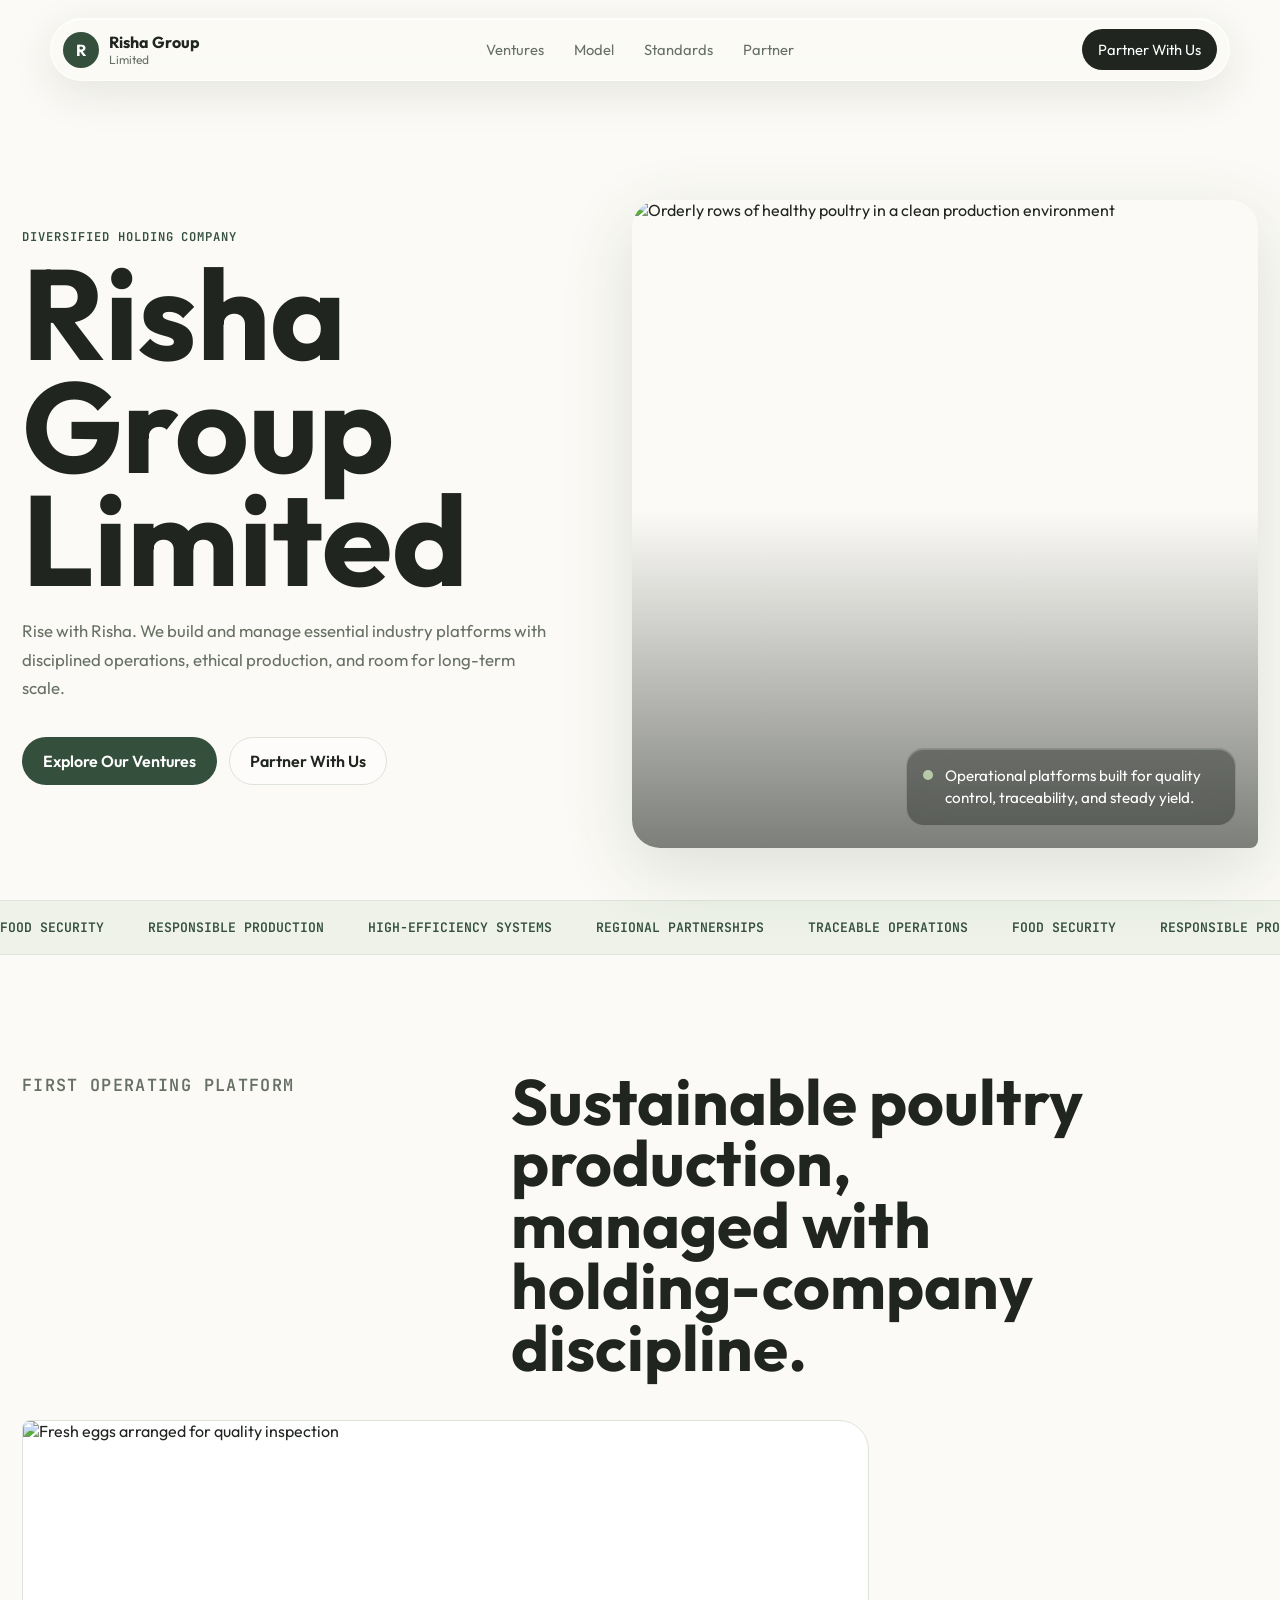
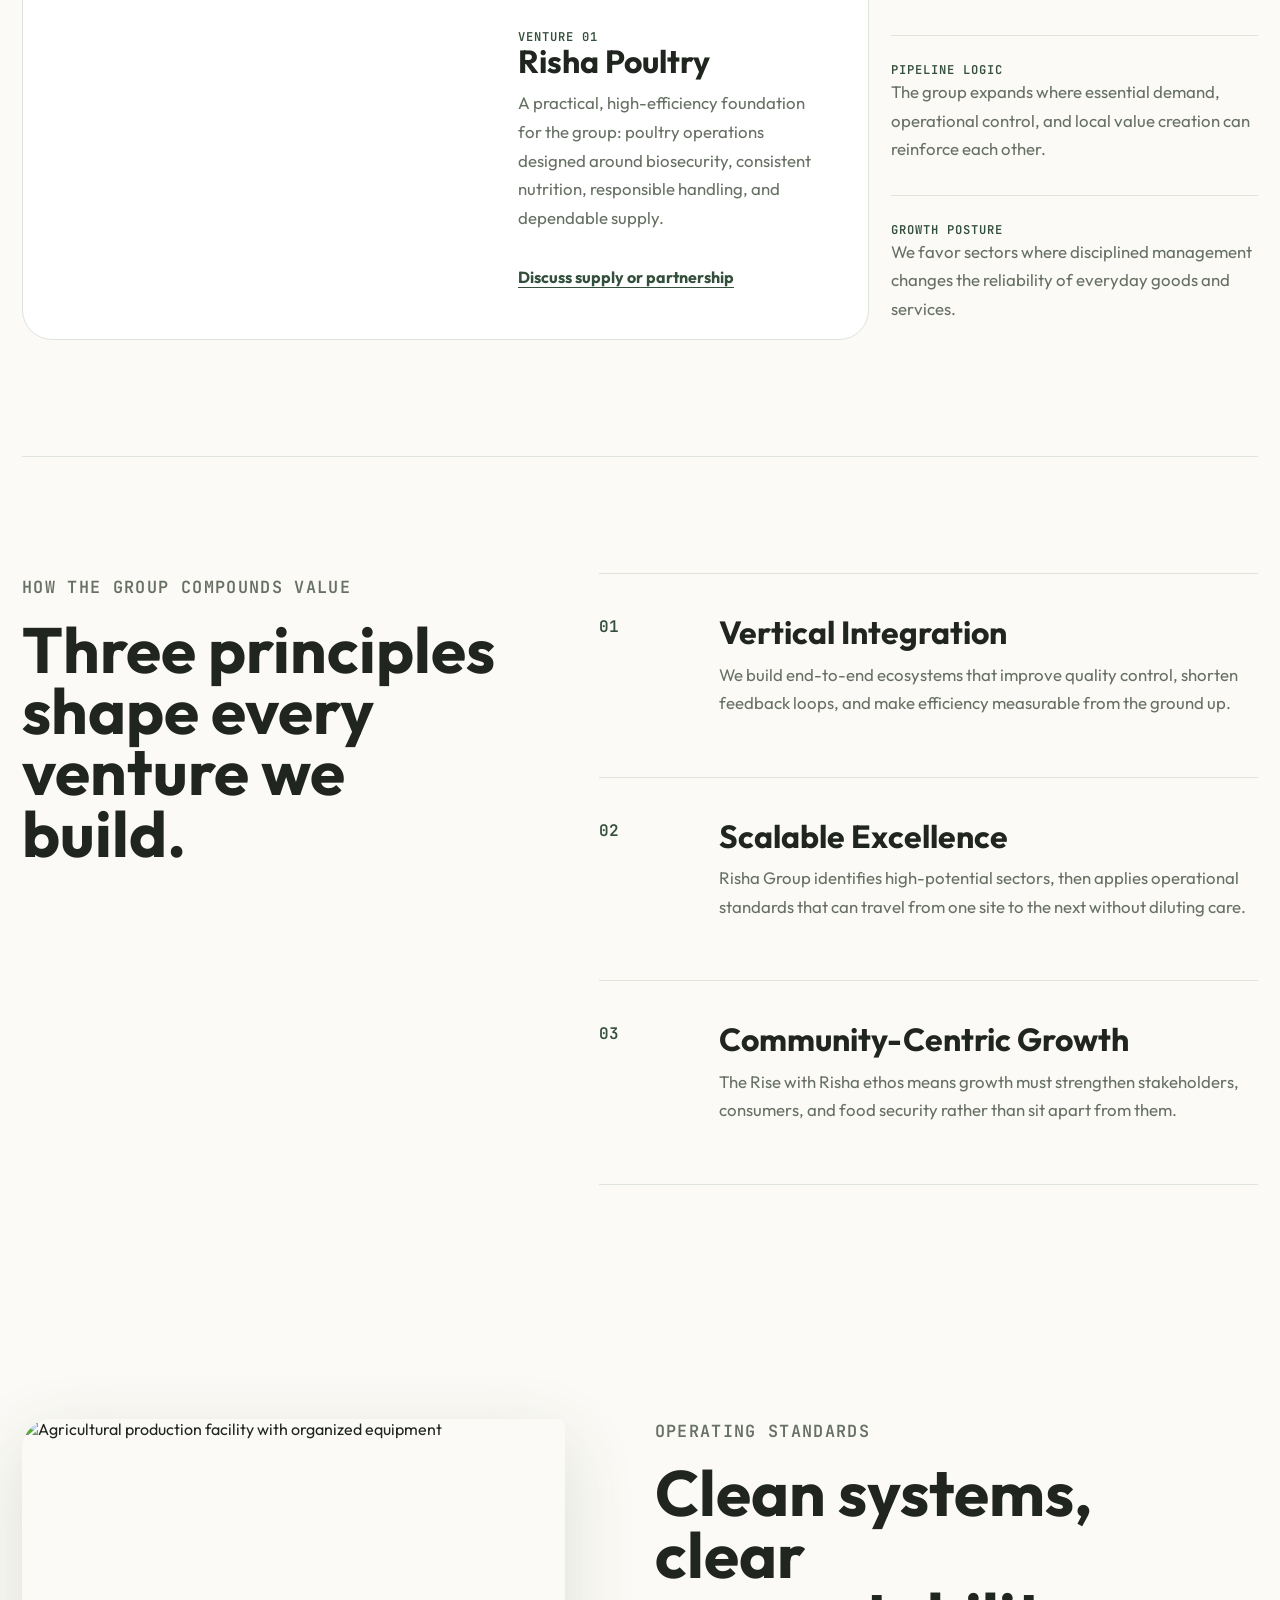
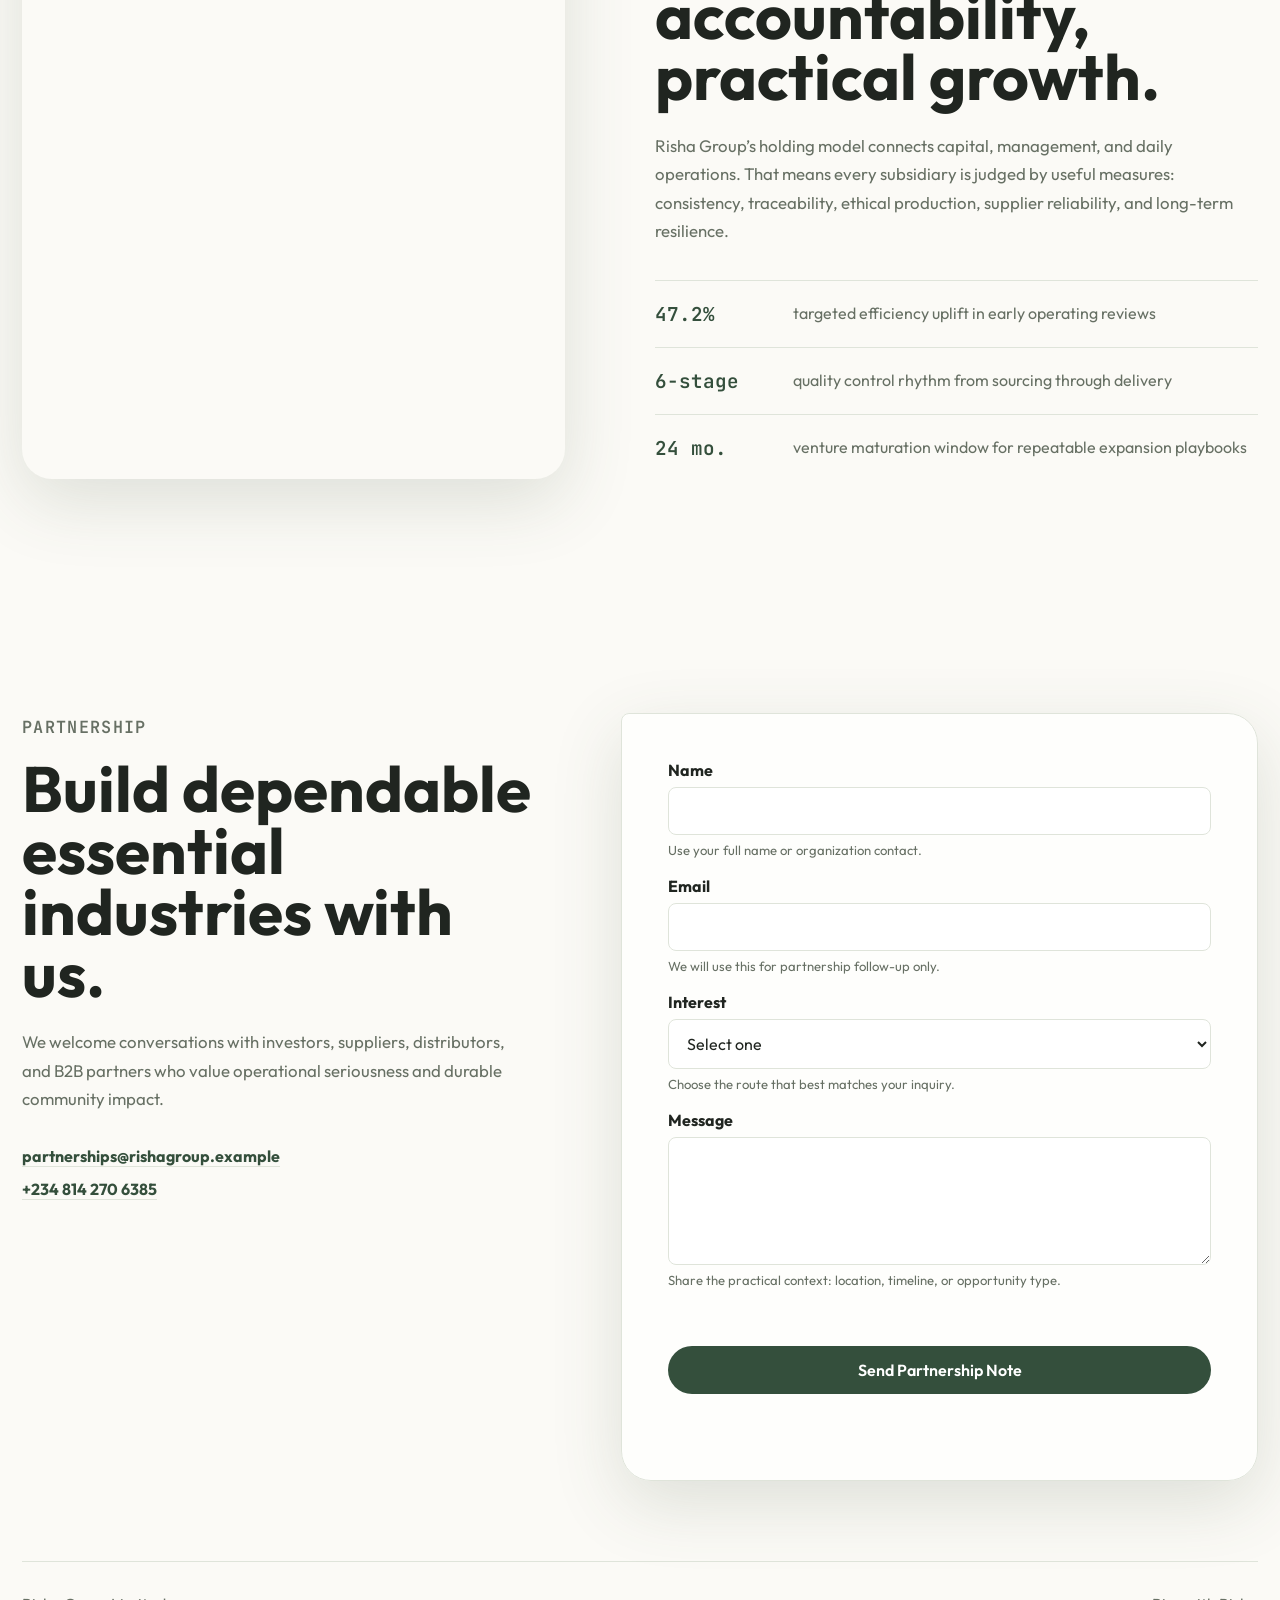
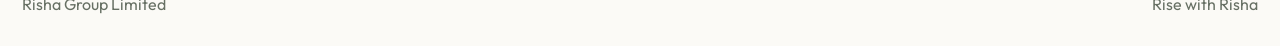
==== index.html @ 353ecdfa "Create Risha Group website" ====
<!doctype html>
<html lang="en">
  <head>
    <meta charset="UTF-8" />
    <meta name="viewport" content="width=device-width, initial-scale=1.0" />
    <title>Risha Group Limited | Rise with Risha</title>
    <meta
      name="description"
      content="Risha Group Limited is a diversified holding company scaling essential industries, beginning with sustainable, high-efficiency poultry production."
    />
    <link rel="preconnect" href="https://fonts.googleapis.com" />
    <link rel="preconnect" href="https://fonts.gstatic.com" crossorigin />
    <link
      href="https://fonts.googleapis.com/css2?family=Outfit:wght@400;500;600;700&family=JetBrains+Mono:wght@500;600&display=swap"
      rel="stylesheet"
    />
    <link rel="stylesheet" href="styles.css" />
  </head>
  <body>
    <header class="site-header" aria-label="Primary navigation">
      <a class="brand-mark" href="#top" aria-label="Risha Group Limited home">
        <span class="brand-symbol" aria-hidden="true">R</span>
        <span>
          <strong>Risha Group</strong>
          <small>Limited</small>
        </span>
      </a>
      <nav class="nav-links" aria-label="Main menu">
        <a href="#ventures">Ventures</a>
        <a href="#model">Model</a>
        <a href="#standards">Standards</a>
        <a href="#partner">Partner</a>
      </nav>
      <a class="nav-action" href="#partner">Partner With Us</a>
    </header>

    <main id="top">
      <section class="hero-section" aria-labelledby="hero-title">
        <div class="hero-copy reveal">
          <p class="eyebrow">Diversified holding company</p>
          <h1 id="hero-title">Risha Group Limited</h1>
          <p class="hero-lede">
            Rise with Risha. We build and manage essential industry platforms with
            disciplined operations, ethical production, and room for long-term scale.
          </p>
          <div class="hero-actions" aria-label="Hero actions">
            <a class="button primary magnetic" href="#ventures">Explore Our Ventures</a>
            <a class="button secondary magnetic" href="#partner">Partner With Us</a>
          </div>
        </div>

        <div class="hero-media reveal" aria-label="Clean poultry production environment">
          <img
            src="https://images.pexels.com/photos/1769279/pexels-photo-1769279.jpeg?auto=compress&cs=tinysrgb&w=1400"
            alt="Orderly rows of healthy poultry in a clean production environment"
          />
          <div class="status-panel" aria-label="Operating principles">
            <span class="status-dot" aria-hidden="true"></span>
            <p>Operational platforms built for quality control, traceability, and steady yield.</p>
          </div>
        </div>
      </section>

      <section class="ticker-band" aria-label="Risha operating priorities">
        <div class="ticker-track">
          <span>Food security</span>
          <span>Responsible production</span>
          <span>High-efficiency systems</span>
          <span>Regional partnerships</span>
          <span>Traceable operations</span>
          <span>Food security</span>
          <span>Responsible production</span>
          <span>High-efficiency systems</span>
        </div>
      </section>

      <section id="ventures" class="venture-section" aria-labelledby="ventures-title">
        <div class="section-heading reveal">
          <p class="eyebrow">First operating platform</p>
          <h2 id="ventures-title">Sustainable poultry production, managed with holding-company discipline.</h2>
        </div>
        <div class="venture-grid">
          <article class="venture-feature reveal">
            <img
              src="https://images.pexels.com/photos/4911687/pexels-photo-4911687.jpeg?auto=compress&cs=tinysrgb&w=1200"
              alt="Fresh eggs arranged for quality inspection"
            />
            <div class="venture-feature-copy">
              <span class="mono-label">Venture 01</span>
              <h3>Risha Poultry</h3>
              <p>
                A practical, high-efficiency foundation for the group: poultry operations
                designed around biosecurity, consistent nutrition, responsible handling,
                and dependable supply.
              </p>
              <a href="#partner" class="text-link">Discuss supply or partnership</a>
            </div>
          </article>

          <aside class="venture-notes reveal" aria-label="Future platform focus">
            <div>
              <span class="mono-label">Pipeline logic</span>
              <p>
                The group expands where essential demand, operational control, and local
                value creation can reinforce each other.
              </p>
            </div>
            <div>
              <span class="mono-label">Growth posture</span>
              <p>
                We favor sectors where disciplined management changes the reliability of
                everyday goods and services.
              </p>
            </div>
          </aside>
        </div>
      </section>

      <section id="model" class="model-section" aria-labelledby="model-title">
        <div class="model-intro reveal">
          <p class="eyebrow">How the group compounds value</p>
          <h2 id="model-title">Three principles shape every venture we build.</h2>
        </div>

        <div class="principle-stack">
          <article class="principle reveal">
            <span class="principle-index">01</span>
            <div>
              <h3>Vertical Integration</h3>
              <p>
                We build end-to-end ecosystems that improve quality control, shorten
                feedback loops, and make efficiency measurable from the ground up.
              </p>
            </div>
          </article>
          <article class="principle reveal">
            <span class="principle-index">02</span>
            <div>
              <h3>Scalable Excellence</h3>
              <p>
                Risha Group identifies high-potential sectors, then applies operational
                standards that can travel from one site to the next without diluting care.
              </p>
            </div>
          </article>
          <article class="principle reveal">
            <span class="principle-index">03</span>
            <div>
              <h3>Community-Centric Growth</h3>
              <p>
                The Rise with Risha ethos means growth must strengthen stakeholders,
                consumers, and food security rather than sit apart from them.
              </p>
            </div>
          </article>
        </div>
      </section>

      <section id="standards" class="standards-section" aria-labelledby="standards-title">
        <div class="standards-visual reveal">
          <img
            src="https://images.pexels.com/photos/4207909/pexels-photo-4207909.jpeg?auto=compress&cs=tinysrgb&w=1200"
            alt="Agricultural production facility with organized equipment"
          />
        </div>
        <div class="standards-copy reveal">
          <p class="eyebrow">Operating standards</p>
          <h2 id="standards-title">Clean systems, clear accountability, practical growth.</h2>
          <p>
            Risha Group’s holding model connects capital, management, and daily operations.
            That means every subsidiary is judged by useful measures: consistency,
            traceability, ethical production, supplier reliability, and long-term resilience.
          </p>
          <dl class="metric-list">
            <div>
              <dt>47.2%</dt>
              <dd>targeted efficiency uplift in early operating reviews</dd>
            </div>
            <div>
              <dt>6-stage</dt>
              <dd>quality control rhythm from sourcing through delivery</dd>
            </div>
            <div>
              <dt>24 mo.</dt>
              <dd>venture maturation window for repeatable expansion playbooks</dd>
            </div>
          </dl>
        </div>
      </section>

      <section id="partner" class="partner-section" aria-labelledby="partner-title">
        <div class="partner-copy reveal">
          <p class="eyebrow">Partnership</p>
          <h2 id="partner-title">Build dependable essential industries with us.</h2>
          <p>
            We welcome conversations with investors, suppliers, distributors, and B2B
            partners who value operational seriousness and durable community impact.
          </p>
          <div class="contact-routes" aria-label="Contact routes">
            <a href="mailto:partnerships@rishagroup.example">partnerships@rishagroup.example</a>
            <a href="tel:+2348142706385">+234 814 270 6385</a>
          </div>
        </div>

        <form class="partner-form reveal" id="partnerForm" novalidate>
          <div class="form-row">
            <label for="name">Name</label>
            <input id="name" name="name" type="text" autocomplete="name" required />
            <small>Use your full name or organization contact.</small>
          </div>
          <div class="form-row">
            <label for="email">Email</label>
            <input id="email" name="email" type="email" autocomplete="email" required />
            <small>We will use this for partnership follow-up only.</small>
          </div>
          <div class="form-row">
            <label for="interest">Interest</label>
            <select id="interest" name="interest" required>
              <option value="">Select one</option>
              <option>Investment conversation</option>
              <option>Supply partnership</option>
              <option>Distribution or B2B sales</option>
              <option>General inquiry</option>
            </select>
            <small>Choose the route that best matches your inquiry.</small>
          </div>
          <div class="form-row">
            <label for="message">Message</label>
            <textarea id="message" name="message" rows="5" required></textarea>
            <small>Share the practical context: location, timeline, or opportunity type.</small>
          </div>
          <p class="form-error" id="formError" role="alert"></p>
          <button class="button primary magnetic" type="submit">Send Partnership Note</button>
          <p class="form-success" id="formSuccess" role="status"></p>
        </form>
      </section>
    </main>

    <footer class="site-footer">
      <p>Risha Group Limited</p>
      <p>Rise with Risha</p>
    </footer>

    <script src="script.js"></script>
  </body>
</html>
---- styles.css ----
:root {
  --ink: #202520;
  --muted: #677064;
  --line: #dfe4da;
  --paper: #fbfaf6;
  --soft: #eef2e9;
  --sage: #607a5b;
  --sage-dark: #344f3c;
  --milk: #ffffff;
  --clay: #cbbda9;
  --shadow: 0 22px 70px rgba(70, 86, 61, 0.16);
  --ease: cubic-bezier(0.16, 1, 0.3, 1);
}

* {
  box-sizing: border-box;
}

html {
  scroll-behavior: smooth;
}

body {
  margin: 0;
  background: var(--paper);
  color: var(--ink);
  font-family: "Outfit", system-ui, sans-serif;
  letter-spacing: 0;
}

img {
  display: block;
  max-width: 100%;
}

a {
  color: inherit;
  text-decoration: none;
}

button,
input,
select,
textarea {
  font: inherit;
}

.site-header {
  position: fixed;
  top: 18px;
  left: 50%;
  z-index: 20;
  display: grid;
  width: min(calc(100% - 32px), 1180px);
  grid-template-columns: 1fr auto 1fr;
  align-items: center;
  gap: 18px;
  padding: 10px 12px;
  border: 1px solid rgba(255, 255, 255, 0.72);
  border-radius: 999px;
  background: rgba(251, 250, 246, 0.82);
  box-shadow: 0 12px 44px rgba(42, 52, 36, 0.1), inset 0 1px 0 rgba(255, 255, 255, 0.72);
  backdrop-filter: blur(18px);
  transform: translateX(-50%);
}

.brand-mark {
  display: inline-flex;
  align-items: center;
  gap: 10px;
  min-width: 0;
}

.brand-symbol {
  display: grid;
  width: 36px;
  height: 36px;
  place-items: center;
  border-radius: 50%;
  background: var(--sage-dark);
  color: var(--milk);
  font-weight: 700;
}

.brand-mark strong,
.brand-mark small {
  display: block;
  line-height: 1;
}

.brand-mark small {
  margin-top: 4px;
  color: var(--muted);
  font-size: 0.75rem;
}

.nav-links {
  display: flex;
  align-items: center;
  gap: 6px;
  color: var(--muted);
  font-size: 0.92rem;
}

.nav-links a {
  border-radius: 999px;
  padding: 9px 12px;
  transition: background 260ms var(--ease), color 260ms var(--ease);
}

.nav-links a:hover {
  background: var(--soft);
  color: var(--ink);
}

.nav-action {
  justify-self: end;
  border-radius: 999px;
  background: var(--ink);
  color: var(--milk);
  padding: 11px 16px;
  font-size: 0.92rem;
  transition: transform 260ms var(--ease), background 260ms var(--ease);
}

.nav-action:active,
.button:active {
  transform: translateY(1px) scale(0.98);
}

.hero-section {
  display: grid;
  min-height: 100dvh;
  grid-template-columns: minmax(0, 0.92fr) minmax(420px, 1.08fr);
  align-items: end;
  gap: clamp(28px, 6vw, 92px);
  width: min(calc(100% - 44px), 1320px);
  margin: 0 auto;
  padding: 132px 0 52px;
}

.hero-copy {
  padding-bottom: 7vh;
}

.eyebrow,
.mono-label {
  color: var(--sage-dark);
  font-family: "JetBrains Mono", ui-monospace, monospace;
  font-size: 0.76rem;
  font-weight: 600;
  letter-spacing: 0.08em;
  text-transform: uppercase;
}

h1,
h2,
h3,
p {
  margin-top: 0;
}

h1 {
  max-width: 8.8ch;
  margin-bottom: 22px;
  font-size: clamp(4rem, 10vw, 8.6rem);
  font-weight: 700;
  letter-spacing: 0;
  line-height: 0.88;
}

h2 {
  max-width: 11ch;
  margin-bottom: 0;
  font-size: clamp(2.5rem, 5vw, 5.8rem);
  font-weight: 700;
  letter-spacing: 0;
  line-height: 0.96;
}

h3 {
  margin-bottom: 12px;
  font-size: clamp(1.5rem, 2.5vw, 2.4rem);
  line-height: 1.02;
}

.hero-lede,
.section-heading p,
.model-intro p,
.standards-copy > p,
.partner-copy > p,
.principle p,
.venture-feature-copy p,
.venture-notes p {
  max-width: 62ch;
  color: var(--muted);
  font-size: 1.05rem;
  line-height: 1.7;
}

.hero-actions {
  display: flex;
  flex-wrap: wrap;
  gap: 12px;
  margin-top: 34px;
}

.button {
  display: inline-flex;
  min-height: 48px;
  align-items: center;
  justify-content: center;
  border: 1px solid transparent;
  border-radius: 999px;
  padding: 13px 20px;
  cursor: pointer;
  font-weight: 600;
  transition: transform 260ms var(--ease), background 260ms var(--ease), border-color 260ms var(--ease);
}

.button.primary {
  background: var(--sage-dark);
  color: var(--milk);
}

.button.primary:hover {
  background: #263d2d;
}

.button.secondary {
  border-color: var(--line);
  background: rgba(255, 255, 255, 0.58);
  color: var(--ink);
}

.button.secondary:hover {
  border-color: var(--sage);
}

.hero-media {
  position: relative;
  min-height: 72vh;
  overflow: hidden;
  border-radius: 28px 28px 8px 28px;
  box-shadow: var(--shadow);
}

.hero-media::after {
  position: absolute;
  inset: 0;
  content: "";
  background: linear-gradient(180deg, rgba(32, 37, 32, 0) 48%, rgba(32, 37, 32, 0.58));
}

.hero-media img,
.standards-visual img,
.venture-feature img {
  width: 100%;
  height: 100%;
  object-fit: cover;
}

.status-panel {
  position: absolute;
  right: 22px;
  bottom: 22px;
  z-index: 2;
  display: grid;
  max-width: 330px;
  grid-template-columns: auto 1fr;
  gap: 12px;
  padding: 16px;
  border: 1px solid rgba(255, 255, 255, 0.24);
  border-radius: 18px;
  background: rgba(32, 37, 32, 0.42);
  color: var(--milk);
  box-shadow: inset 0 1px 0 rgba(255, 255, 255, 0.18);
  backdrop-filter: blur(18px);
}

.status-panel p {
  margin: 0;
  font-size: 0.95rem;
  line-height: 1.45;
}

.status-dot {
  width: 10px;
  height: 10px;
  margin-top: 5px;
  border-radius: 50%;
  background: #b8c9a7;
  animation: pulse 2.4s var(--ease) infinite;
}

.ticker-band {
  overflow: hidden;
  border-block: 1px solid var(--line);
  background: var(--soft);
  color: var(--sage-dark);
}

.ticker-track {
  display: flex;
  width: max-content;
  gap: 44px;
  padding: 18px 0;
  font-family: "JetBrains Mono", ui-monospace, monospace;
  font-size: 0.82rem;
  font-weight: 600;
  text-transform: uppercase;
  animation: ticker 28s linear infinite;
}

.ticker-track span {
  white-space: nowrap;
}

.venture-section,
.model-section,
.standards-section,
.partner-section {
  width: min(calc(100% - 44px), 1320px);
  margin: 0 auto;
  padding: 116px 0;
}

.section-heading {
  display: grid;
  grid-template-columns: 0.6fr 1fr;
  gap: 40px;
  align-items: start;
  margin-bottom: 42px;
}

.section-heading h2 {
  max-width: 14ch;
}

.venture-grid {
  display: grid;
  grid-template-columns: minmax(0, 1.5fr) minmax(280px, 0.65fr);
  gap: 22px;
  align-items: stretch;
}

.venture-feature {
  display: grid;
  min-height: 520px;
  grid-template-columns: 1.05fr 0.95fr;
  overflow: hidden;
  border: 1px solid var(--line);
  border-radius: 8px 30px 30px 30px;
  background: var(--milk);
}

.venture-feature-copy {
  display: flex;
  flex-direction: column;
  justify-content: end;
  padding: clamp(24px, 4vw, 52px);
}

.text-link {
  width: fit-content;
  margin-top: 18px;
  border-bottom: 1px solid currentColor;
  color: var(--sage-dark);
  font-weight: 700;
}

.venture-notes {
  display: grid;
  align-content: end;
  gap: 14px;
}

.venture-notes > div {
  border-top: 1px solid var(--line);
  padding-top: 22px;
}

.model-section {
  display: grid;
  grid-template-columns: minmax(260px, 0.72fr) minmax(0, 1fr);
  gap: clamp(32px, 8vw, 124px);
  border-top: 1px solid var(--line);
}

.model-intro {
  position: sticky;
  top: 130px;
  align-self: start;
}

.principle-stack {
  display: grid;
  gap: 0;
}

.principle {
  display: grid;
  grid-template-columns: 96px 1fr;
  gap: 24px;
  padding: 42px 0;
  border-bottom: 1px solid var(--line);
}

.principle:first-child {
  border-top: 1px solid var(--line);
}

.principle-index,
.metric-list dt {
  color: var(--sage-dark);
  font-family: "JetBrains Mono", ui-monospace, monospace;
  font-weight: 600;
}

.standards-section {
  display: grid;
  grid-template-columns: minmax(320px, 0.9fr) minmax(0, 1fr);
  gap: clamp(28px, 7vw, 96px);
  align-items: center;
}

.standards-visual {
  height: min(660px, 78vh);
  overflow: hidden;
  border-radius: 30px 8px 30px 30px;
  box-shadow: var(--shadow);
}

.standards-copy h2,
.partner-copy h2 {
  max-width: 12ch;
  margin-bottom: 24px;
}

.metric-list {
  display: grid;
  gap: 0;
  margin: 34px 0 0;
}

.metric-list div {
  display: grid;
  grid-template-columns: 118px 1fr;
  gap: 20px;
  padding: 20px 0;
  border-top: 1px solid var(--line);
}

.metric-list dt {
  font-size: 1.2rem;
}

.metric-list dd {
  margin: 0;
  color: var(--muted);
  line-height: 1.5;
}

.partner-section {
  display: grid;
  grid-template-columns: minmax(280px, 0.8fr) minmax(0, 1fr);
  gap: clamp(28px, 7vw, 104px);
  align-items: start;
  padding-bottom: 80px;
}

.contact-routes {
  display: grid;
  gap: 12px;
  margin-top: 32px;
}

.contact-routes a {
  width: fit-content;
  border-bottom: 1px solid var(--line);
  color: var(--sage-dark);
  font-weight: 700;
}

.partner-form {
  display: grid;
  gap: 18px;
  padding: clamp(22px, 4vw, 46px);
  border: 1px solid var(--line);
  border-radius: 8px 30px 30px 30px;
  background: rgba(255, 255, 255, 0.68);
  box-shadow: var(--shadow);
}

.form-row {
  display: grid;
  gap: 7px;
}

.form-row label {
  color: var(--ink);
  font-weight: 700;
}

.form-row input,
.form-row select,
.form-row textarea {
  width: 100%;
  border: 1px solid var(--line);
  border-radius: 8px;
  background: var(--milk);
  color: var(--ink);
  padding: 13px 14px;
  outline: none;
  transition: border-color 240ms var(--ease), box-shadow 240ms var(--ease);
}

.form-row textarea {
  resize: vertical;
}

.form-row input:focus,
.form-row select:focus,
.form-row textarea:focus {
  border-color: var(--sage);
  box-shadow: 0 0 0 4px rgba(96, 122, 91, 0.14);
}

.form-row small {
  color: var(--muted);
  font-size: 0.82rem;
}

.form-error,
.form-success {
  min-height: 22px;
  margin: 0;
  font-size: 0.92rem;
  line-height: 1.45;
}

.form-error {
  color: #9a3c32;
}

.form-success {
  color: var(--sage-dark);
  font-weight: 700;
}

.site-footer {
  display: flex;
  justify-content: space-between;
  gap: 20px;
  width: min(calc(100% - 44px), 1320px);
  margin: 0 auto;
  padding: 32px 0;
  border-top: 1px solid var(--line);
  color: var(--muted);
}

.site-footer p {
  margin: 0;
}

.reveal {
  opacity: 0;
  transform: translateY(18px);
  transition: opacity 780ms var(--ease), transform 780ms var(--ease);
}

.reveal.is-visible {
  opacity: 1;
  transform: translateY(0);
}

@keyframes ticker {
  to {
    transform: translateX(-50%);
  }
}

@keyframes pulse {
  0%,
  100% {
    transform: scale(1);
    opacity: 0.65;
  }
  50% {
    transform: scale(1.55);
    opacity: 1;
  }
}

@media (max-width: 960px) {
  .site-header {
    grid-template-columns: 1fr auto;
    border-radius: 24px;
  }

  .nav-links {
    display: none;
  }

  .hero-section,
  .venture-grid,
  .model-section,
  .standards-section,
  .partner-section,
  .section-heading,
  .venture-feature {
    grid-template-columns: 1fr;
  }

  .hero-section {
    min-height: auto;
    padding-top: 120px;
  }

  .hero-copy {
    padding-bottom: 0;
  }

  .hero-media {
    min-height: 520px;
  }

  .model-intro {
    position: static;
  }

  .venture-feature {
    min-height: auto;
  }

  .venture-feature img {
    aspect-ratio: 1.15 / 1;
  }
}

@media (max-width: 640px) {
  .site-header {
    top: 10px;
    width: calc(100% - 20px);
    padding: 9px;
  }

  .brand-mark small {
    display: none;
  }

  .nav-action {
    padding: 10px 12px;
    font-size: 0.84rem;
  }

  .hero-section,
  .venture-section,
  .model-section,
  .standards-section,
  .partner-section,
  .site-footer {
    width: min(calc(100% - 28px), 1320px);
  }

  .hero-section {
    padding-top: 106px;
  }

  h1 {
    font-size: clamp(3.4rem, 18vw, 5rem);
  }

  h2 {
    max-width: 12ch;
    font-size: clamp(2.25rem, 13vw, 3.6rem);
  }

  .hero-media {
    min-height: 430px;
    border-radius: 22px 22px 8px 22px;
  }

  .status-panel {
    right: 12px;
    bottom: 12px;
    max-width: calc(100% - 24px);
  }

  .hero-actions,
  .site-footer {
    flex-direction: column;
  }

  .button {
    width: 100%;
  }

  .venture-section,
  .model-section,
  .standards-section,
  .partner-section {
    padding: 78px 0;
  }

  .principle,
  .metric-list div {
    grid-template-columns: 1fr;
    gap: 10px;
  }

  .partner-form {
    padding: 20px;
  }
}

@media (prefers-reduced-motion: reduce) {
  *,
  *::before,
  *::after {
    scroll-behavior: auto !important;
    animation-duration: 1ms !important;
    animation-iteration-count: 1 !important;
    transition-duration: 1ms !important;
  }
}
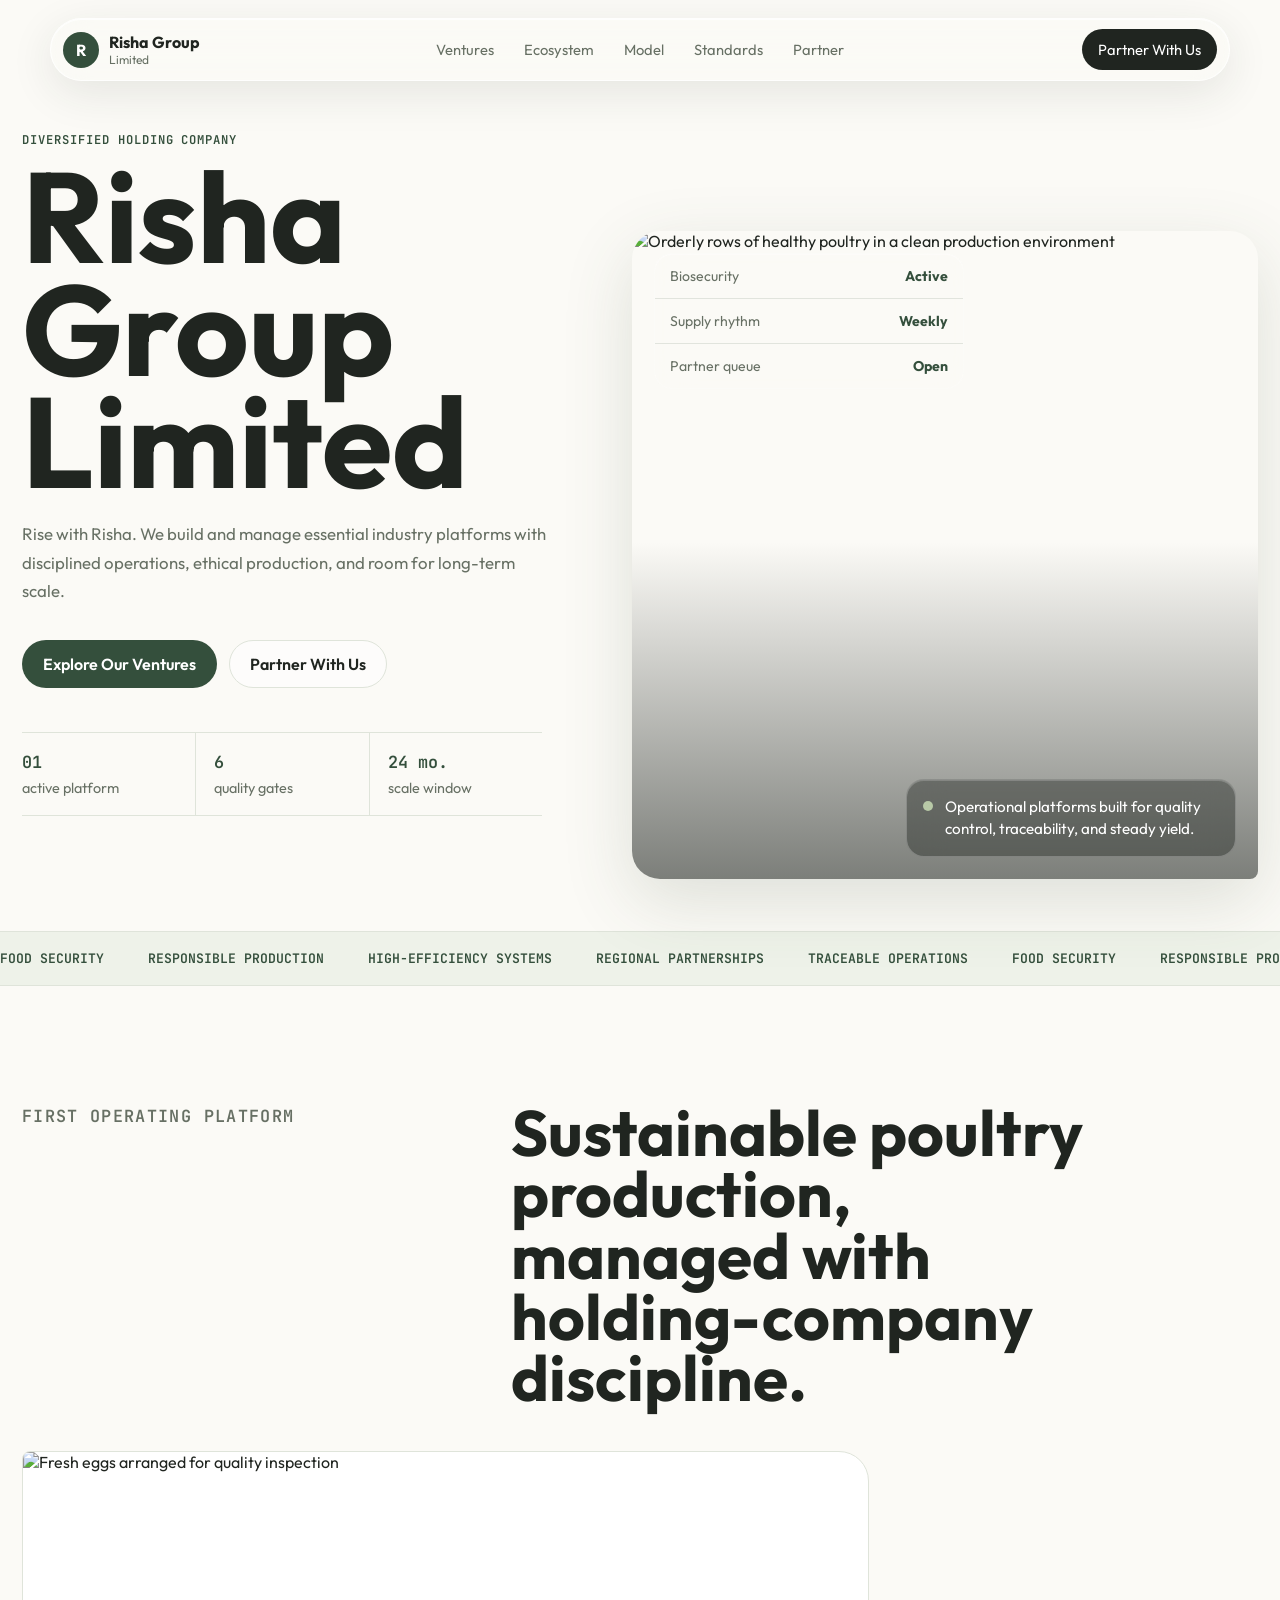
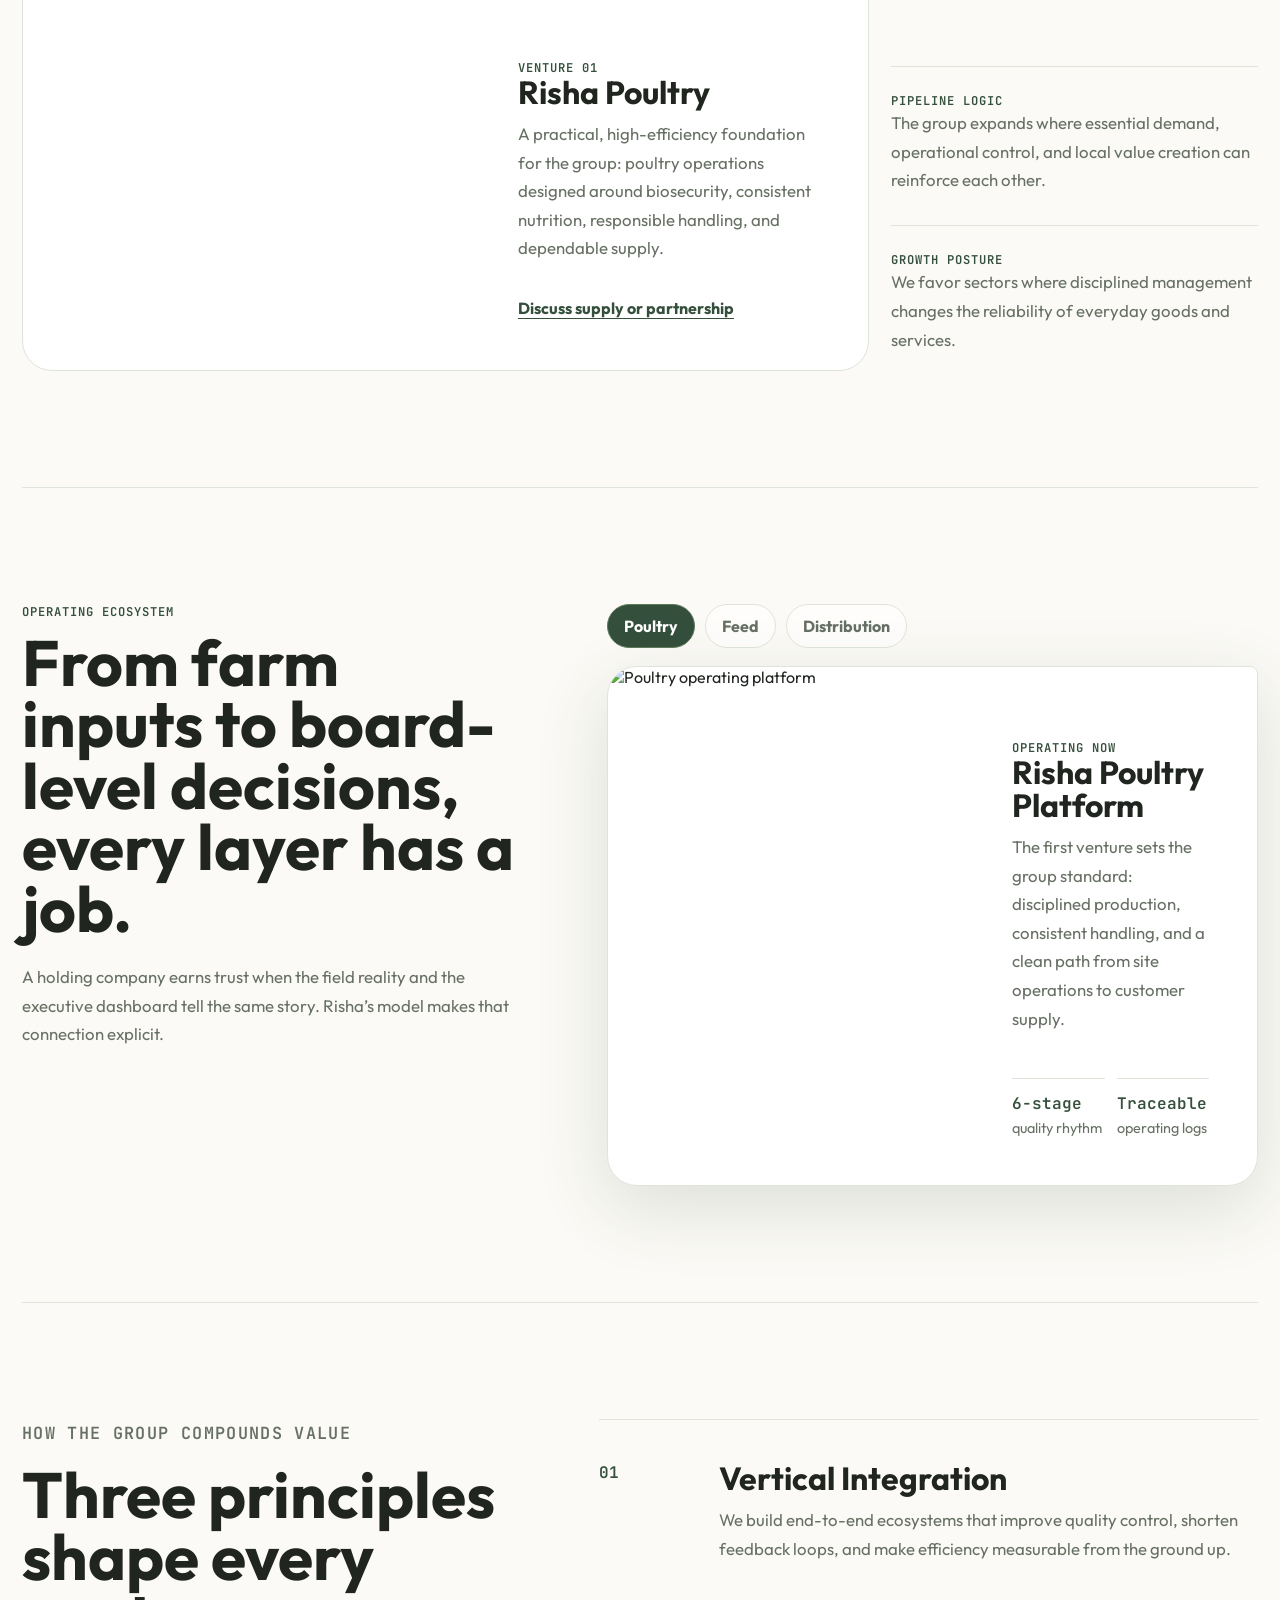
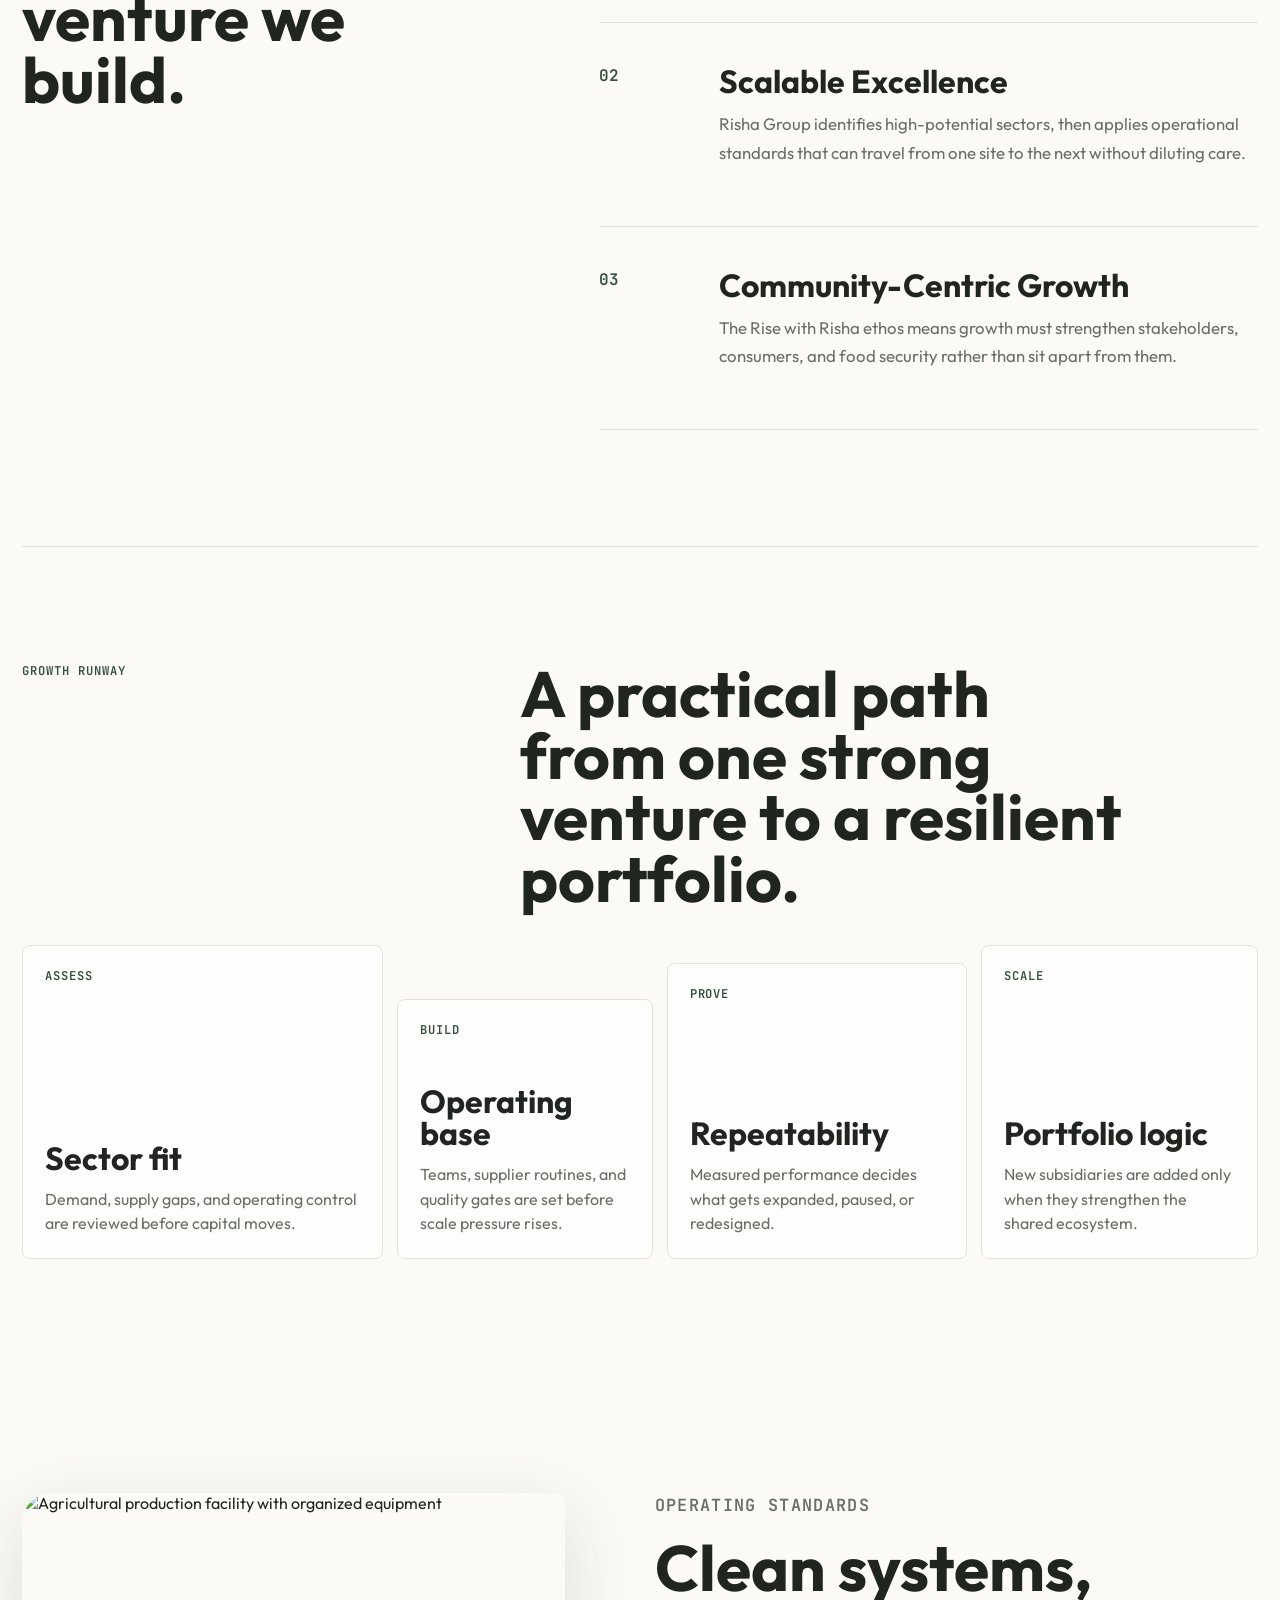
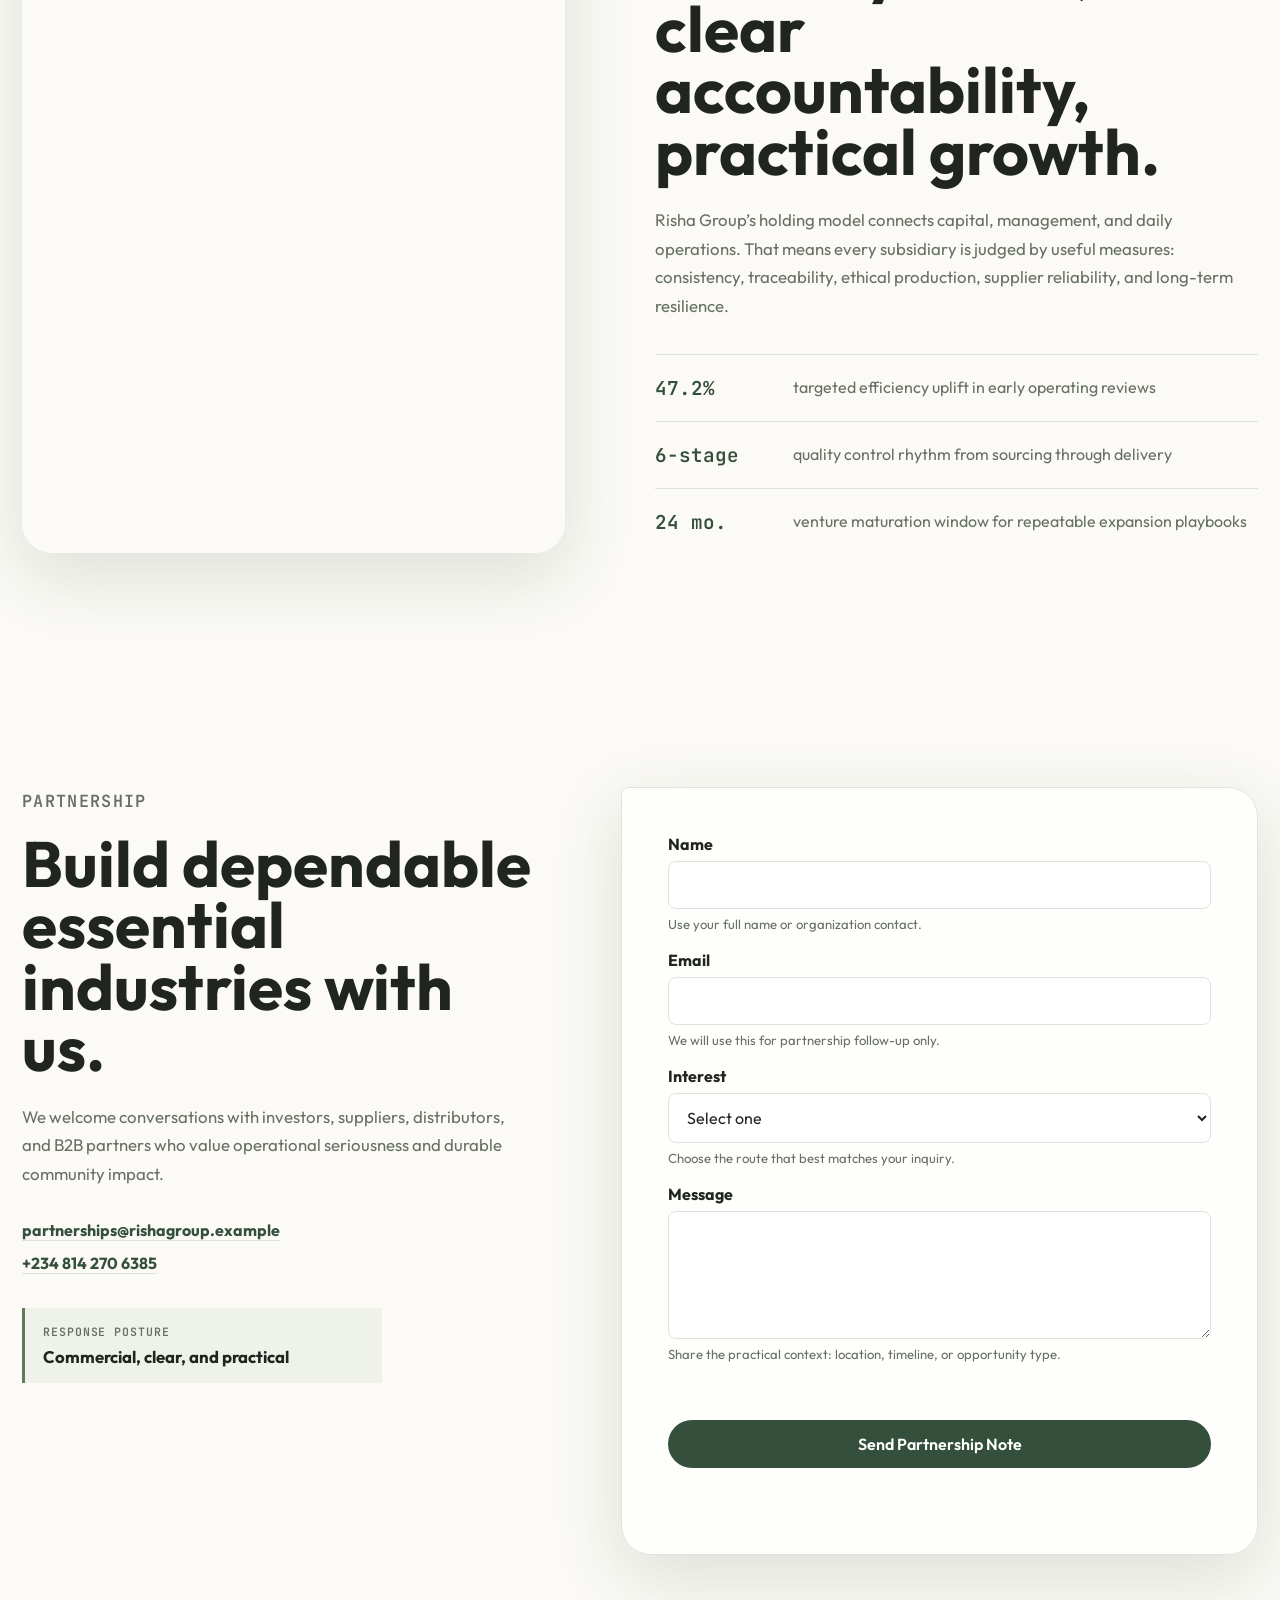
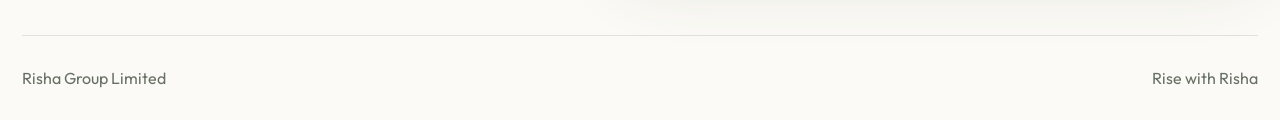
==== commit 2504eff1: "Enhance Risha Group website experience" ====
--- a/index.html
+++ b/index.html
@@ -17,6 +17,7 @@
     <link rel="stylesheet" href="styles.css" />
   </head>
   <body>
+    <div class="scroll-progress" aria-hidden="true"></div>
     <header class="site-header" aria-label="Primary navigation">
       <a class="brand-mark" href="#top" aria-label="Risha Group Limited home">
         <span class="brand-symbol" aria-hidden="true">R</span>
@@ -27,6 +28,7 @@
       </a>
       <nav class="nav-links" aria-label="Main menu">
         <a href="#ventures">Ventures</a>
+        <a href="#ecosystem">Ecosystem</a>
         <a href="#model">Model</a>
         <a href="#standards">Standards</a>
         <a href="#partner">Partner</a>
@@ -47,6 +49,20 @@
             <a class="button primary magnetic" href="#ventures">Explore Our Ventures</a>
             <a class="button secondary magnetic" href="#partner">Partner With Us</a>
           </div>
+          <dl class="hero-readout" aria-label="Risha Group operating snapshot">
+            <div>
+              <dt>01</dt>
+              <dd>active platform</dd>
+            </div>
+            <div>
+              <dt>6</dt>
+              <dd>quality gates</dd>
+            </div>
+            <div>
+              <dt>24 mo.</dt>
+              <dd>scale window</dd>
+            </div>
+          </dl>
         </div>
 
         <div class="hero-media reveal" aria-label="Clean poultry production environment">
@@ -57,6 +73,20 @@
           <div class="status-panel" aria-label="Operating principles">
             <span class="status-dot" aria-hidden="true"></span>
             <p>Operational platforms built for quality control, traceability, and steady yield.</p>
+          </div>
+          <div class="signal-board" aria-label="Operating signals">
+            <div>
+              <span>Biosecurity</span>
+              <strong>Active</strong>
+            </div>
+            <div>
+              <span>Supply rhythm</span>
+              <strong>Weekly</strong>
+            </div>
+            <div>
+              <span>Partner queue</span>
+              <strong>Open</strong>
+            </div>
           </div>
         </div>
       </section>
@@ -116,6 +146,59 @@
         </div>
       </section>
 
+      <section id="ecosystem" class="ecosystem-section" aria-labelledby="ecosystem-title">
+        <div class="ecosystem-copy reveal">
+          <p class="eyebrow">Operating ecosystem</p>
+          <h2 id="ecosystem-title">From farm inputs to board-level decisions, every layer has a job.</h2>
+          <p>
+            A holding company earns trust when the field reality and the executive
+            dashboard tell the same story. Risha’s model makes that connection explicit.
+          </p>
+        </div>
+
+        <div class="ecosystem-panel reveal">
+          <div class="venture-tabs" role="tablist" aria-label="Risha venture focus">
+            <button class="venture-tab is-active" type="button" role="tab" aria-selected="true" data-venture="poultry">
+              Poultry
+            </button>
+            <button class="venture-tab" type="button" role="tab" aria-selected="false" data-venture="feed">
+              Feed
+            </button>
+            <button class="venture-tab" type="button" role="tab" aria-selected="false" data-venture="distribution">
+              Distribution
+            </button>
+          </div>
+
+          <div class="venture-stage" aria-live="polite">
+            <div class="stage-media">
+              <img
+                id="ventureImage"
+                src="https://images.pexels.com/photos/1769279/pexels-photo-1769279.jpeg?auto=compress&cs=tinysrgb&w=1200"
+                alt="Poultry operating platform"
+              />
+            </div>
+            <div class="stage-copy">
+              <span class="mono-label" id="ventureKicker">Operating now</span>
+              <h3 id="ventureTitle">Risha Poultry Platform</h3>
+              <p id="ventureText">
+                The first venture sets the group standard: disciplined production,
+                consistent handling, and a clean path from site operations to customer supply.
+              </p>
+              <dl class="stage-metrics">
+                <div>
+                  <dt id="ventureMetricOne">6-stage</dt>
+                  <dd>quality rhythm</dd>
+                </div>
+                <div>
+                  <dt id="ventureMetricTwo">Traceable</dt>
+                  <dd>operating logs</dd>
+                </div>
+              </dl>
+            </div>
+          </div>
+        </div>
+      </section>
+
       <section id="model" class="model-section" aria-labelledby="model-title">
         <div class="model-intro reveal">
           <p class="eyebrow">How the group compounds value</p>
@@ -152,6 +235,35 @@
                 consumers, and food security rather than sit apart from them.
               </p>
             </div>
+          </article>
+        </div>
+      </section>
+
+      <section class="runway-section" aria-labelledby="runway-title">
+        <div class="runway-heading reveal">
+          <p class="eyebrow">Growth runway</p>
+          <h2 id="runway-title">A practical path from one strong venture to a resilient portfolio.</h2>
+        </div>
+        <div class="runway-track">
+          <article class="runway-step reveal">
+            <span>Assess</span>
+            <h3>Sector fit</h3>
+            <p>Demand, supply gaps, and operating control are reviewed before capital moves.</p>
+          </article>
+          <article class="runway-step reveal">
+            <span>Build</span>
+            <h3>Operating base</h3>
+            <p>Teams, supplier routines, and quality gates are set before scale pressure rises.</p>
+          </article>
+          <article class="runway-step reveal">
+            <span>Prove</span>
+            <h3>Repeatability</h3>
+            <p>Measured performance decides what gets expanded, paused, or redesigned.</p>
+          </article>
+          <article class="runway-step reveal">
+            <span>Scale</span>
+            <h3>Portfolio logic</h3>
+            <p>New subsidiaries are added only when they strengthen the shared ecosystem.</p>
           </article>
         </div>
       </section>
@@ -200,6 +312,10 @@
             <a href="mailto:partnerships@rishagroup.example">partnerships@rishagroup.example</a>
             <a href="tel:+2348142706385">+234 814 270 6385</a>
           </div>
+          <div class="partner-badge" aria-label="Partnership promise">
+            <span>Response posture</span>
+            <strong>Commercial, clear, and practical</strong>
+          </div>
         </div>
 
         <form class="partner-form reveal" id="partnerForm" novalidate>
--- a/styles.css
+++ b/styles.css
@@ -28,6 +28,18 @@
   letter-spacing: 0;
 }
 
+.scroll-progress {
+  position: fixed;
+  top: 0;
+  left: 0;
+  z-index: 40;
+  width: 100%;
+  height: 3px;
+  background: var(--sage-dark);
+  transform: scaleX(0);
+  transform-origin: left;
+}
+
 img {
   display: block;
   max-width: 100%;
@@ -205,6 +217,37 @@
   margin-top: 34px;
 }
 
+.hero-readout {
+  display: grid;
+  grid-template-columns: repeat(3, minmax(0, 1fr));
+  gap: 0;
+  max-width: 520px;
+  margin: 44px 0 0;
+  border-block: 1px solid var(--line);
+}
+
+.hero-readout div {
+  padding: 18px 18px 18px 0;
+}
+
+.hero-readout div + div {
+  border-left: 1px solid var(--line);
+  padding-left: 18px;
+}
+
+.hero-readout dt {
+  color: var(--sage-dark);
+  font-family: "JetBrains Mono", ui-monospace, monospace;
+  font-size: 1.05rem;
+  font-weight: 600;
+}
+
+.hero-readout dd {
+  margin: 6px 0 0;
+  color: var(--muted);
+  font-size: 0.9rem;
+}
+
 .button {
   display: inline-flex;
   min-height: 48px;
@@ -278,6 +321,45 @@
   backdrop-filter: blur(18px);
 }
 
+.signal-board {
+  position: absolute;
+  top: 22px;
+  left: 22px;
+  z-index: 2;
+  display: grid;
+  width: min(310px, calc(100% - 44px));
+  overflow: hidden;
+  border: 1px solid rgba(255, 255, 255, 0.26);
+  border-radius: 18px;
+  background: rgba(251, 250, 246, 0.72);
+  box-shadow: inset 0 1px 0 rgba(255, 255, 255, 0.4);
+  backdrop-filter: blur(18px);
+}
+
+.signal-board div {
+  display: flex;
+  justify-content: space-between;
+  gap: 16px;
+  padding: 13px 15px;
+}
+
+.signal-board div + div {
+  border-top: 1px solid rgba(52, 79, 60, 0.13);
+}
+
+.signal-board span,
+.signal-board strong {
+  font-size: 0.88rem;
+}
+
+.signal-board span {
+  color: var(--muted);
+}
+
+.signal-board strong {
+  color: var(--sage-dark);
+}
+
 .status-panel p {
   margin: 0;
   font-size: 0.95rem;
@@ -380,6 +462,132 @@
   padding-top: 22px;
 }
 
+.ecosystem-section {
+  display: grid;
+  grid-template-columns: minmax(280px, 0.76fr) minmax(0, 1fr);
+  gap: clamp(28px, 7vw, 96px);
+  width: min(calc(100% - 44px), 1320px);
+  margin: 0 auto;
+  padding: 116px 0;
+  border-top: 1px solid var(--line);
+}
+
+.ecosystem-copy {
+  position: sticky;
+  top: 130px;
+  align-self: start;
+}
+
+.ecosystem-copy h2 {
+  max-width: 13ch;
+  margin-bottom: 24px;
+}
+
+.ecosystem-copy p:not(.eyebrow) {
+  max-width: 52ch;
+  color: var(--muted);
+  font-size: 1.05rem;
+  line-height: 1.7;
+}
+
+.ecosystem-panel {
+  display: grid;
+  gap: 18px;
+}
+
+.venture-tabs {
+  display: flex;
+  flex-wrap: wrap;
+  gap: 10px;
+}
+
+.venture-tab {
+  border: 1px solid var(--line);
+  border-radius: 999px;
+  background: rgba(255, 255, 255, 0.62);
+  color: var(--muted);
+  cursor: pointer;
+  padding: 11px 16px;
+  font-weight: 700;
+  transition: transform 240ms var(--ease), border-color 240ms var(--ease), background 240ms var(--ease), color 240ms var(--ease);
+}
+
+.venture-tab:hover,
+.venture-tab.is-active {
+  border-color: var(--sage);
+  background: var(--sage-dark);
+  color: var(--milk);
+}
+
+.venture-tab:active {
+  transform: translateY(1px) scale(0.98);
+}
+
+.venture-stage {
+  display: grid;
+  grid-template-columns: minmax(0, 0.95fr) minmax(280px, 0.78fr);
+  min-height: 520px;
+  overflow: hidden;
+  border: 1px solid var(--line);
+  border-radius: 30px 8px 30px 30px;
+  background: var(--milk);
+  box-shadow: var(--shadow);
+}
+
+.stage-media {
+  min-height: 420px;
+  overflow: hidden;
+}
+
+.stage-media img {
+  width: 100%;
+  height: 100%;
+  object-fit: cover;
+  transition: opacity 280ms var(--ease), transform 700ms var(--ease);
+}
+
+.stage-media img.is-switching {
+  opacity: 0;
+  transform: scale(1.04);
+}
+
+.stage-copy {
+  display: flex;
+  flex-direction: column;
+  justify-content: end;
+  padding: clamp(24px, 4vw, 48px);
+}
+
+.stage-copy p {
+  color: var(--muted);
+  font-size: 1.05rem;
+  line-height: 1.7;
+}
+
+.stage-metrics {
+  display: grid;
+  grid-template-columns: 1fr 1fr;
+  gap: 12px;
+  margin: 28px 0 0;
+}
+
+.stage-metrics div {
+  border-top: 1px solid var(--line);
+  padding-top: 14px;
+}
+
+.stage-metrics dt {
+  color: var(--sage-dark);
+  font-family: "JetBrains Mono", ui-monospace, monospace;
+  font-weight: 600;
+}
+
+.stage-metrics dd {
+  margin: 5px 0 0;
+  color: var(--muted);
+  font-size: 0.9rem;
+}
+
 .model-section {
   display: grid;
   grid-template-columns: minmax(260px, 0.72fr) minmax(0, 1fr);
@@ -417,6 +625,76 @@
   font-weight: 600;
 }
 
+.runway-section {
+  width: min(calc(100% - 44px), 1320px);
+  margin: 0 auto;
+  padding: 116px 0;
+  border-top: 1px solid var(--line);
+}
+
+.runway-heading {
+  display: grid;
+  grid-template-columns: 0.62fr 1fr;
+  gap: 40px;
+  margin-bottom: 36px;
+}
+
+.runway-heading h2 {
+  max-width: 14ch;
+}
+
+.runway-track {
+  display: grid;
+  grid-template-columns: 1.2fr 0.85fr 1fr 0.92fr;
+  align-items: stretch;
+  gap: 14px;
+}
+
+.runway-step {
+  min-height: 260px;
+  display: flex;
+  flex-direction: column;
+  justify-content: space-between;
+  border: 1px solid var(--line);
+  border-radius: 8px;
+  background: rgba(255, 255, 255, 0.56);
+  padding: 22px;
+  transition: transform 280ms var(--ease), background 280ms var(--ease), box-shadow 280ms var(--ease);
+}
+
+.runway-step:nth-child(2) {
+  margin-top: 54px;
+}
+
+.runway-step:nth-child(3) {
+  margin-top: 18px;
+}
+
+.runway-step:hover {
+  background: var(--milk);
+  box-shadow: 0 18px 44px rgba(70, 86, 61, 0.12);
+  transform: translateY(-5px);
+}
+
+.runway-step span {
+  color: var(--sage-dark);
+  font-family: "JetBrains Mono", ui-monospace, monospace;
+  font-size: 0.76rem;
+  font-weight: 600;
+  letter-spacing: 0.08em;
+  text-transform: uppercase;
+}
+
+.runway-step h3 {
+  margin-top: auto;
+}
+
+.runway-step p {
+  margin-bottom: 0;
+  color: var(--muted);
+  line-height: 1.55;
+}
+
 .standards-section {
   display: grid;
   grid-template-columns: minmax(320px, 0.9fr) minmax(0, 1fr);
@@ -480,6 +758,30 @@
   border-bottom: 1px solid var(--line);
   color: var(--sage-dark);
   font-weight: 700;
+}
+
+.partner-badge {
+  display: grid;
+  gap: 7px;
+  width: min(100%, 360px);
+  margin-top: 34px;
+  border-left: 3px solid var(--sage);
+  background: var(--soft);
+  padding: 16px 18px;
+}
+
+.partner-badge span {
+  color: var(--muted);
+  font-family: "JetBrains Mono", ui-monospace, monospace;
+  font-size: 0.72rem;
+  font-weight: 600;
+  letter-spacing: 0.08em;
+  text-transform: uppercase;
+}
+
+.partner-badge strong {
+  color: var(--ink);
+  font-size: 1.05rem;
 }
 
 .partner-form {
@@ -604,7 +906,10 @@
 
   .hero-section,
   .venture-grid,
+  .ecosystem-section,
+  .venture-stage,
   .model-section,
+  .runway-heading,
   .standards-section,
   .partner-section,
   .section-heading,
@@ -627,6 +932,19 @@
 
   .model-intro {
     position: static;
+  }
+
+  .ecosystem-copy {
+    position: static;
+  }
+
+  .runway-track {
+    grid-template-columns: repeat(2, minmax(0, 1fr));
+  }
+
+  .runway-step:nth-child(2),
+  .runway-step:nth-child(3) {
+    margin-top: 0;
   }
 
   .venture-feature {
@@ -681,6 +999,12 @@
     border-radius: 22px 22px 8px 22px;
   }
 
+  .signal-board {
+    top: 12px;
+    left: 12px;
+    width: calc(100% - 24px);
+  }
+
   .status-panel {
     right: 12px;
     bottom: 12px;
@@ -697,10 +1021,32 @@
   }
 
   .venture-section,
+  .ecosystem-section,
   .model-section,
+  .runway-section,
   .standards-section,
   .partner-section {
     padding: 78px 0;
+  }
+
+  .hero-readout,
+  .stage-metrics,
+  .runway-track {
+    grid-template-columns: 1fr;
+  }
+
+  .hero-readout div + div {
+    border-top: 1px solid var(--line);
+    border-left: 0;
+    padding-left: 0;
+  }
+
+  .venture-stage {
+    min-height: auto;
+  }
+
+  .stage-media {
+    min-height: 340px;
   }
 
   .principle,
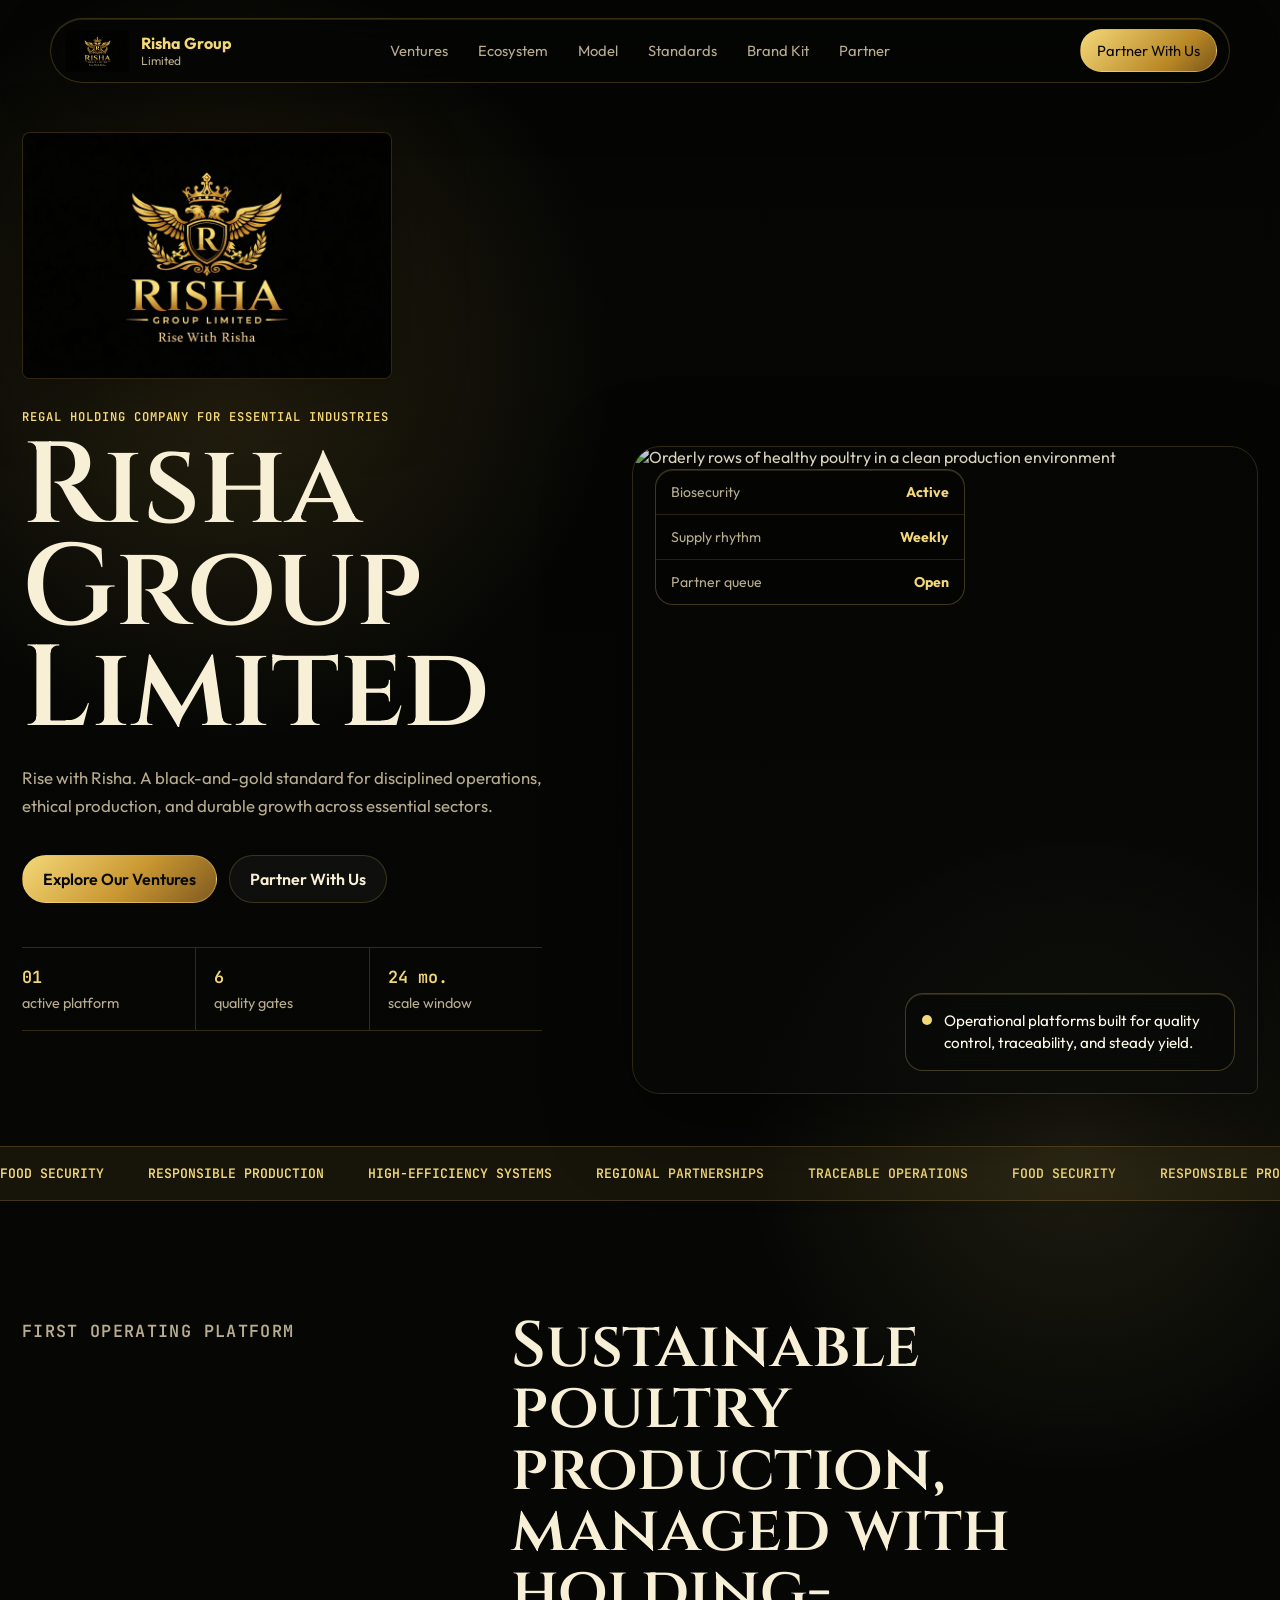
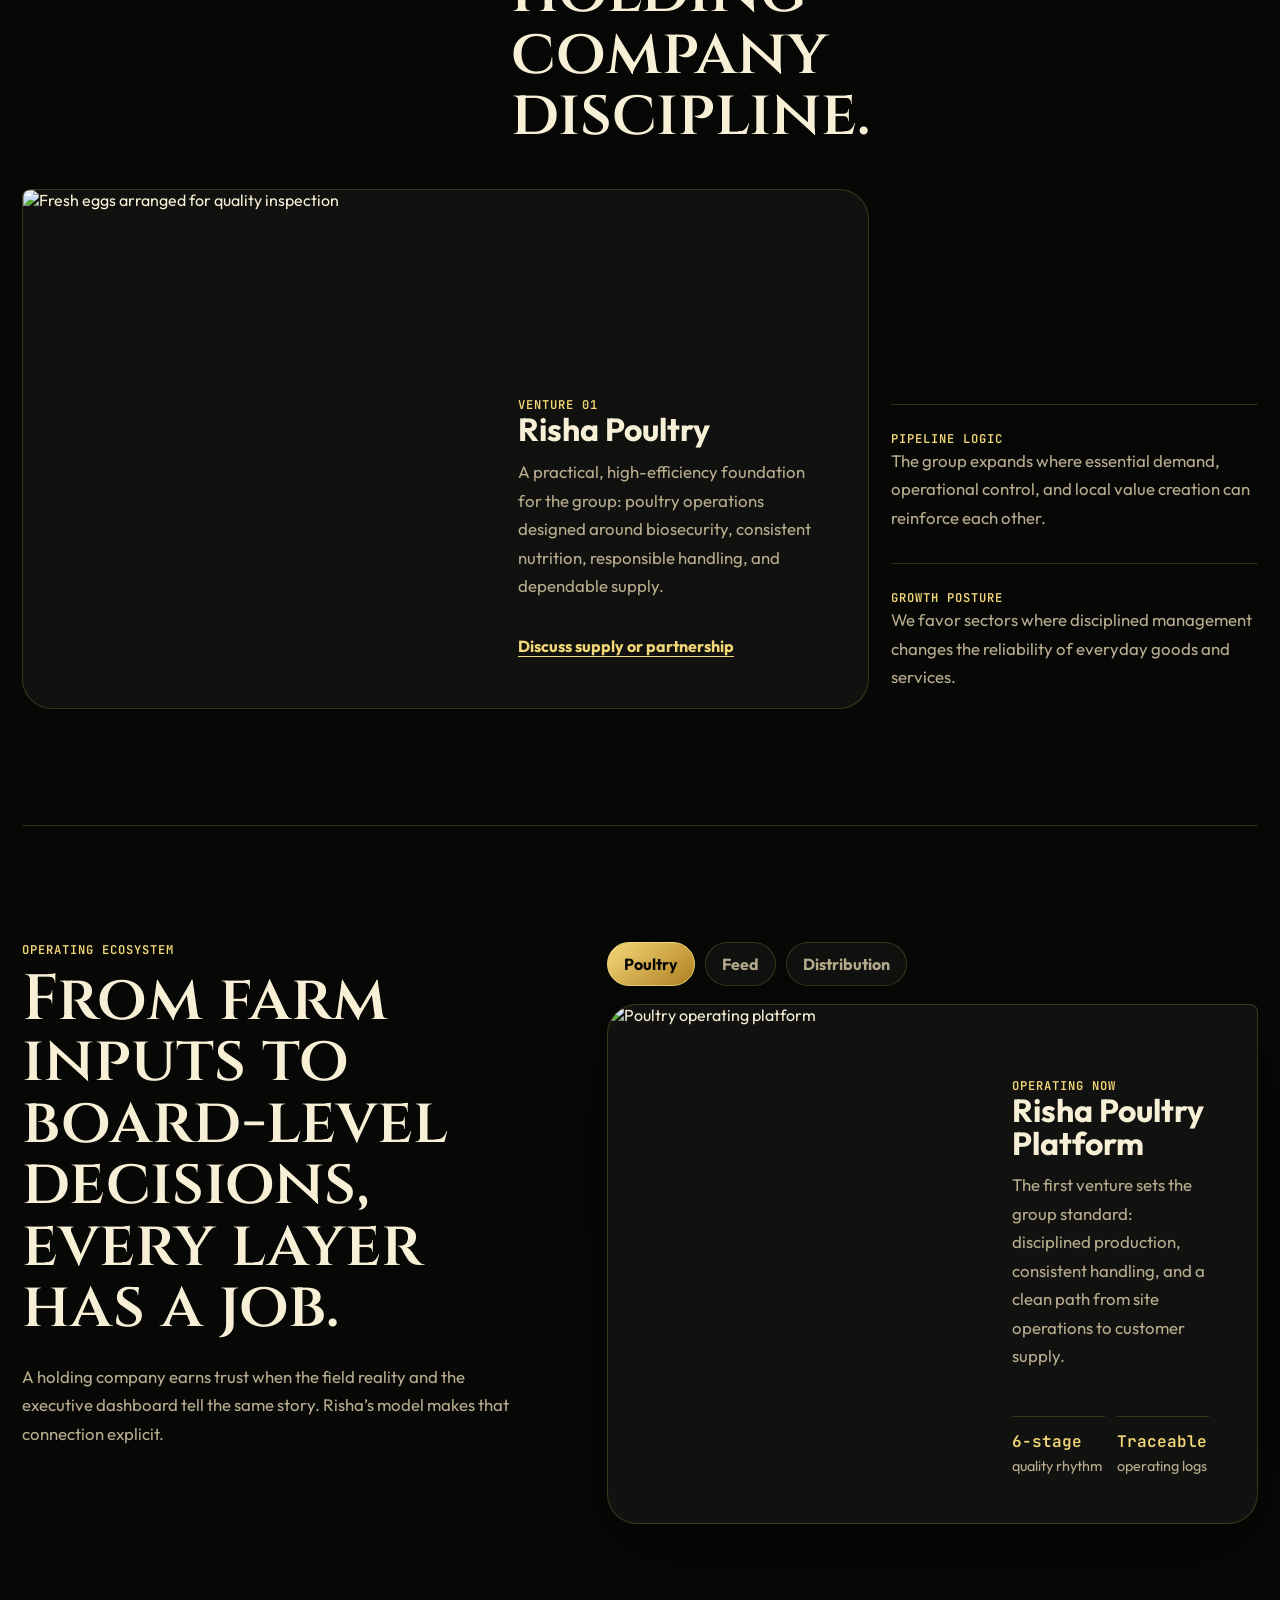
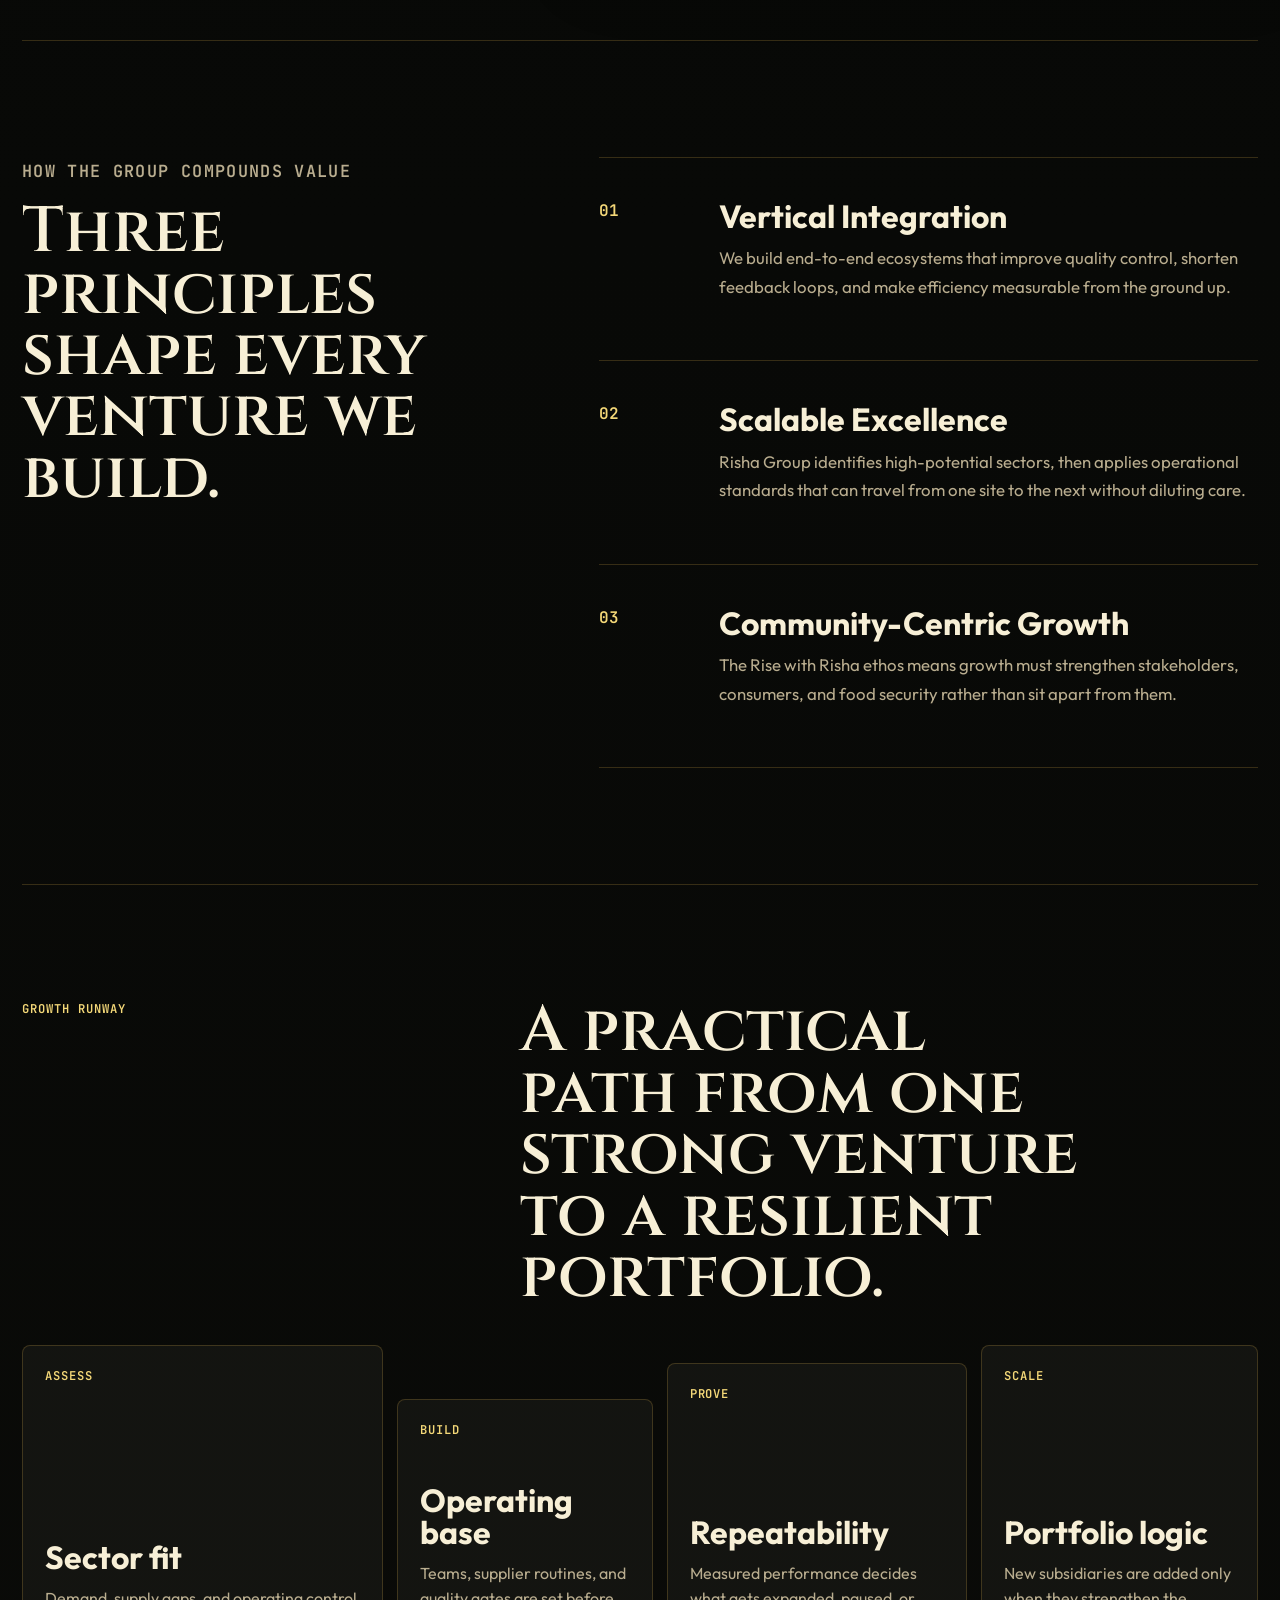
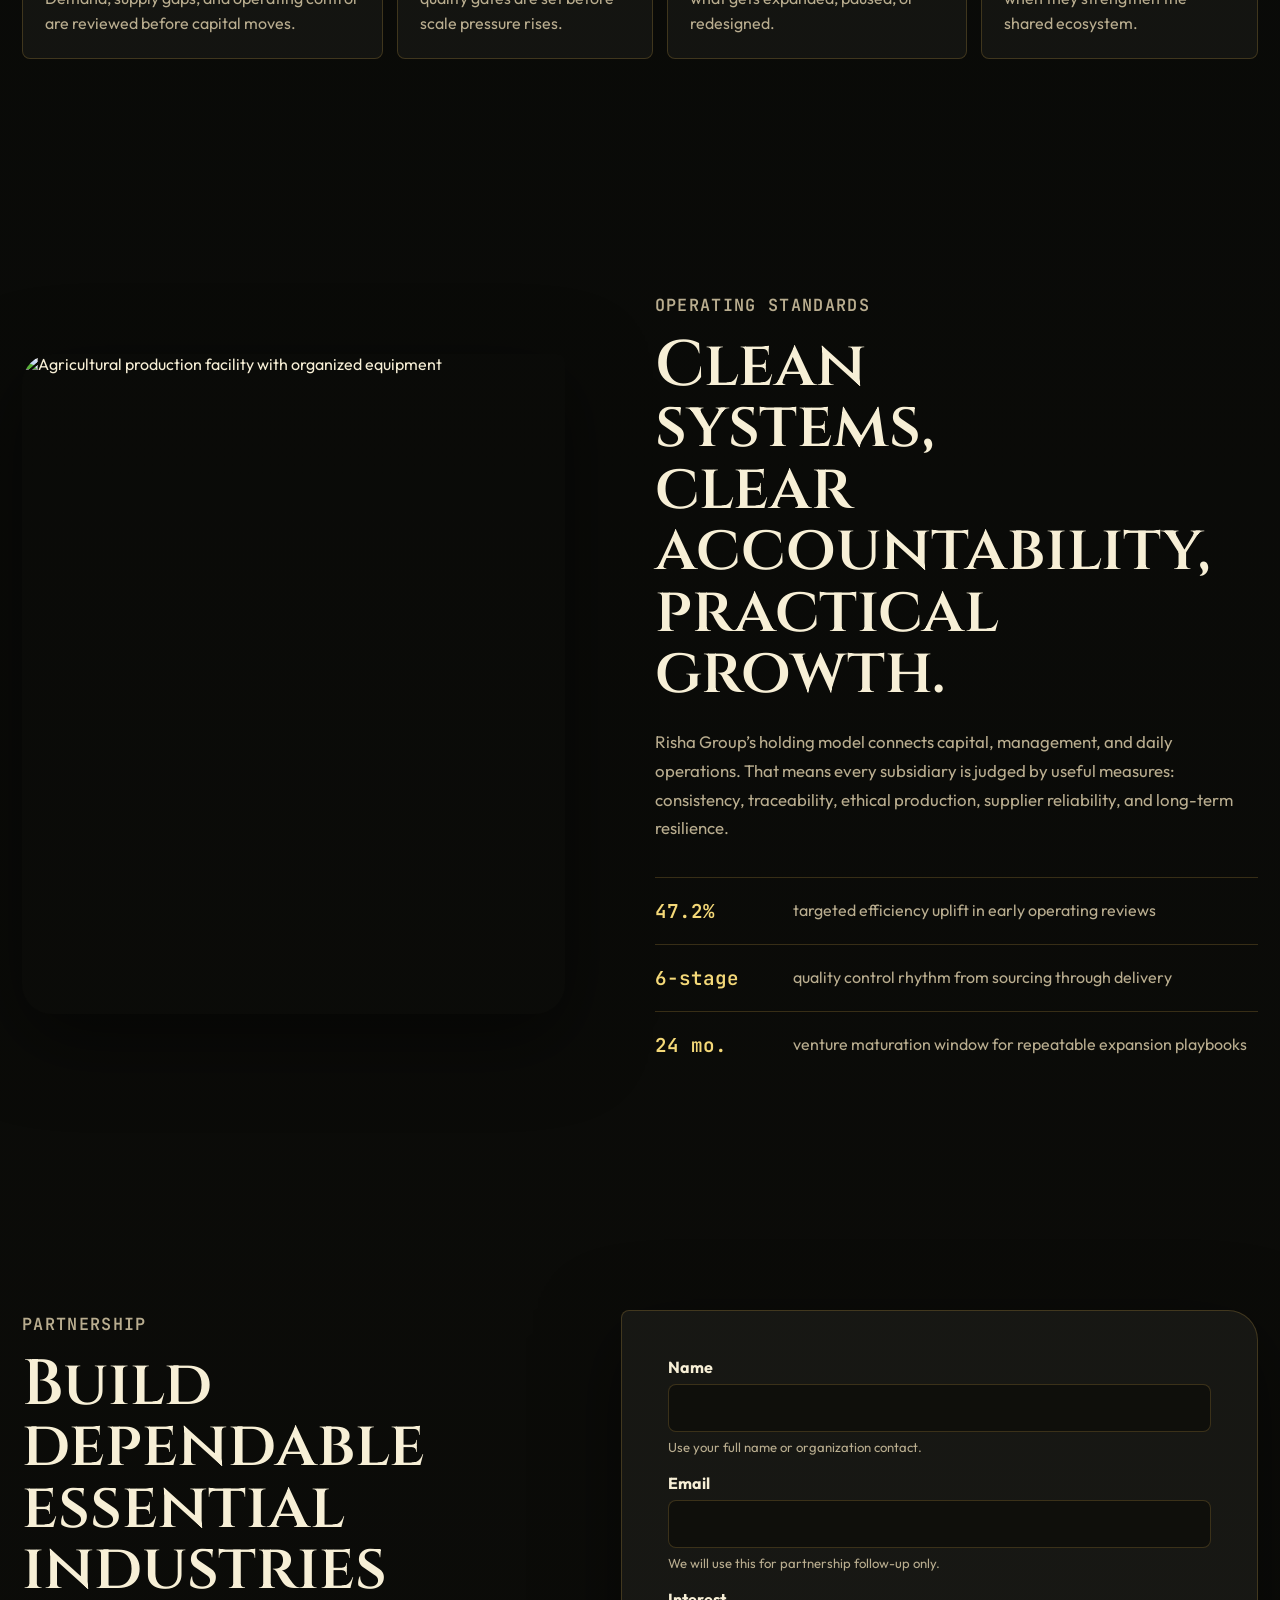
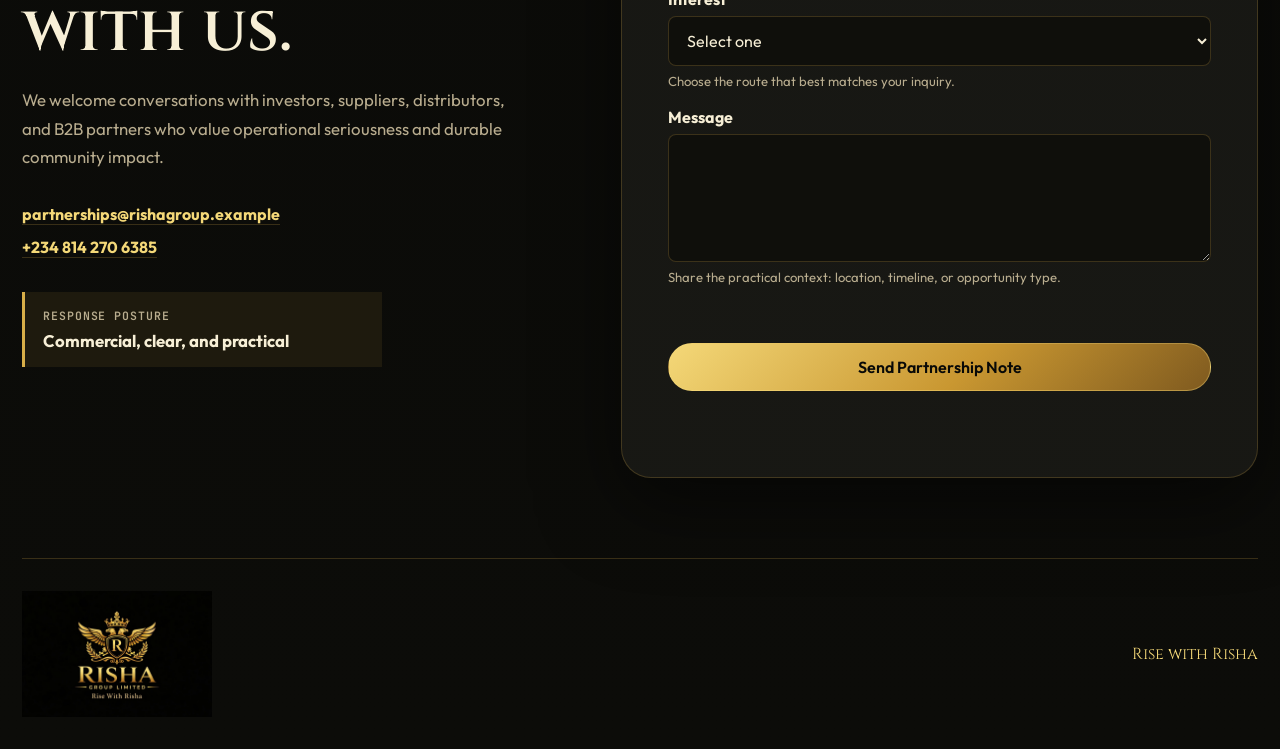
==== commit 862d7187: "Rebrand site with Risha crest and brand kit" ====
--- a/index.html
+++ b/index.html
@@ -11,7 +11,7 @@
     <link rel="preconnect" href="https://fonts.googleapis.com" />
     <link rel="preconnect" href="https://fonts.gstatic.com" crossorigin />
     <link
-      href="https://fonts.googleapis.com/css2?family=Outfit:wght@400;500;600;700&family=JetBrains+Mono:wght@500;600&display=swap"
+      href="https://fonts.googleapis.com/css2?family=Cinzel:wght@500;600;700&family=Outfit:wght@400;500;600;700&family=JetBrains+Mono:wght@500;600&display=swap"
       rel="stylesheet"
     />
     <link rel="stylesheet" href="styles.css" />
@@ -20,7 +20,7 @@
     <div class="scroll-progress" aria-hidden="true"></div>
     <header class="site-header" aria-label="Primary navigation">
       <a class="brand-mark" href="#top" aria-label="Risha Group Limited home">
-        <span class="brand-symbol" aria-hidden="true">R</span>
+        <img class="brand-logo" src="assets/Risha%20logo.png" alt="Risha Group Limited logo" />
         <span>
           <strong>Risha Group</strong>
           <small>Limited</small>
@@ -31,6 +31,7 @@
         <a href="#ecosystem">Ecosystem</a>
         <a href="#model">Model</a>
         <a href="#standards">Standards</a>
+        <a href="brand-kit.html">Brand Kit</a>
         <a href="#partner">Partner</a>
       </nav>
       <a class="nav-action" href="#partner">Partner With Us</a>
@@ -39,11 +40,14 @@
     <main id="top">
       <section class="hero-section" aria-labelledby="hero-title">
         <div class="hero-copy reveal">
-          <p class="eyebrow">Diversified holding company</p>
+          <div class="hero-crest" aria-label="Risha Group Limited crest">
+            <img src="assets/Risha%20logo.png" alt="Risha Group Limited logo" />
+          </div>
+          <p class="eyebrow">Regal holding company for essential industries</p>
           <h1 id="hero-title">Risha Group Limited</h1>
           <p class="hero-lede">
-            Rise with Risha. We build and manage essential industry platforms with
-            disciplined operations, ethical production, and room for long-term scale.
+            Rise with Risha. A black-and-gold standard for disciplined operations,
+            ethical production, and durable growth across essential sectors.
           </p>
           <div class="hero-actions" aria-label="Hero actions">
             <a class="button primary magnetic" href="#ventures">Explore Our Ventures</a>
@@ -353,7 +357,7 @@
     </main>
 
     <footer class="site-footer">
-      <p>Risha Group Limited</p>
+      <img src="assets/Risha%20logo.png" alt="Risha Group Limited logo" />
       <p>Rise with Risha</p>
     </footer>
 
--- a/styles.css
+++ b/styles.css
@@ -1,14 +1,17 @@
 :root {
-  --ink: #202520;
-  --muted: #677064;
-  --line: #dfe4da;
-  --paper: #fbfaf6;
-  --soft: #eef2e9;
-  --sage: #607a5b;
-  --sage-dark: #344f3c;
-  --milk: #ffffff;
-  --clay: #cbbda9;
-  --shadow: 0 22px 70px rgba(70, 86, 61, 0.16);
+  --ink: #f7efd6;
+  --muted: #b9ad8f;
+  --line: rgba(216, 174, 72, 0.22);
+  --paper: #080907;
+  --soft: #12120e;
+  --sage: #cfa84f;
+  --sage-dark: #f0d47a;
+  --milk: #fff9e8;
+  --clay: #8b6b2e;
+  --charcoal: #0e0f0c;
+  --gold: #d8ae48;
+  --gold-bright: #f4d878;
+  --shadow: 0 24px 80px rgba(0, 0, 0, 0.5);
   --ease: cubic-bezier(0.16, 1, 0.3, 1);
 }
 
@@ -22,7 +25,10 @@
 
 body {
   margin: 0;
-  background: var(--paper);
+  background:
+    radial-gradient(circle at 18% 5%, rgba(216, 174, 72, 0.16), transparent 30vw),
+    radial-gradient(circle at 84% 16%, rgba(244, 216, 120, 0.1), transparent 26vw),
+    linear-gradient(180deg, #050604 0%, var(--paper) 48%, #0c0c09 100%);
   color: var(--ink);
   font-family: "Outfit", system-ui, sans-serif;
   letter-spacing: 0;
@@ -35,7 +41,7 @@
   z-index: 40;
   width: 100%;
   height: 3px;
-  background: var(--sage-dark);
+  background: linear-gradient(90deg, var(--clay), var(--gold-bright), var(--gold));
   transform: scaleX(0);
   transform-origin: left;
 }
@@ -68,10 +74,10 @@
   align-items: center;
   gap: 18px;
   padding: 10px 12px;
-  border: 1px solid rgba(255, 255, 255, 0.72);
+  border: 1px solid rgba(216, 174, 72, 0.24);
   border-radius: 999px;
-  background: rgba(251, 250, 246, 0.82);
-  box-shadow: 0 12px 44px rgba(42, 52, 36, 0.1), inset 0 1px 0 rgba(255, 255, 255, 0.72);
+  background: rgba(5, 6, 4, 0.78);
+  box-shadow: 0 16px 56px rgba(0, 0, 0, 0.32), inset 0 1px 0 rgba(244, 216, 120, 0.12);
   backdrop-filter: blur(18px);
   transform: translateX(-50%);
 }
@@ -83,15 +89,12 @@
   min-width: 0;
 }
 
-.brand-symbol {
-  display: grid;
-  width: 36px;
-  height: 36px;
-  place-items: center;
-  border-radius: 50%;
-  background: var(--sage-dark);
-  color: var(--milk);
-  font-weight: 700;
+.brand-logo {
+  width: 68px;
+  height: 42px;
+  object-fit: contain;
+  object-position: center;
+  border-radius: 4px;
 }
 
 .brand-mark strong,
@@ -106,11 +109,15 @@
   font-size: 0.75rem;
 }
 
+.brand-mark strong {
+  color: var(--gold-bright);
+}
+
 .nav-links {
   display: flex;
   align-items: center;
   gap: 6px;
-  color: var(--muted);
+  color: #b9ad8f;
   font-size: 0.92rem;
 }
 
@@ -121,15 +128,16 @@
 }
 
 .nav-links a:hover {
-  background: var(--soft);
-  color: var(--ink);
+  background: rgba(216, 174, 72, 0.12);
+  color: var(--gold-bright);
 }
 
 .nav-action {
   justify-self: end;
   border-radius: 999px;
-  background: var(--ink);
-  color: var(--milk);
+  border: 1px solid rgba(244, 216, 120, 0.38);
+  background: linear-gradient(135deg, #f4d878, #b98725 68%, #7a561d);
+  color: #080907;
   padding: 11px 16px;
   font-size: 0.92rem;
   transition: transform 260ms var(--ease), background 260ms var(--ease);
@@ -155,9 +163,26 @@
   padding-bottom: 7vh;
 }
 
+.hero-crest {
+  display: grid;
+  width: min(370px, 78vw);
+  margin-bottom: 30px;
+  overflow: hidden;
+  border: 1px solid rgba(216, 174, 72, 0.22);
+  border-radius: 8px;
+  background: #020302;
+  box-shadow: 0 22px 70px rgba(0, 0, 0, 0.34), inset 0 1px 0 rgba(244, 216, 120, 0.14);
+}
+
+.hero-crest img {
+  width: 100%;
+  height: auto;
+  object-fit: contain;
+}
+
 .eyebrow,
 .mono-label {
-  color: var(--sage-dark);
+  color: var(--gold-bright);
   font-family: "JetBrains Mono", ui-monospace, monospace;
   font-size: 0.76rem;
   font-weight: 600;
@@ -173,10 +198,11 @@
 }
 
 h1 {
-  max-width: 8.8ch;
+  max-width: 9.5ch;
   margin-bottom: 22px;
-  font-size: clamp(4rem, 10vw, 8.6rem);
-  font-weight: 700;
+  font-family: "Cinzel", Georgia, serif;
+  font-size: clamp(3.6rem, 9vw, 8rem);
+  font-weight: 600;
   letter-spacing: 0;
   line-height: 0.88;
 }
@@ -185,7 +211,8 @@
   max-width: 11ch;
   margin-bottom: 0;
   font-size: clamp(2.5rem, 5vw, 5.8rem);
-  font-weight: 700;
+  font-family: "Cinzel", Georgia, serif;
+  font-weight: 600;
   letter-spacing: 0;
   line-height: 0.96;
 }
@@ -236,7 +263,7 @@
 }
 
 .hero-readout dt {
-  color: var(--sage-dark);
+  color: var(--gold-bright);
   font-family: "JetBrains Mono", ui-monospace, monospace;
   font-size: 1.05rem;
   font-weight: 600;
@@ -262,28 +289,30 @@
 }
 
 .button.primary {
-  background: var(--sage-dark);
-  color: var(--milk);
+  border-color: rgba(244, 216, 120, 0.38);
+  background: linear-gradient(135deg, #f4d878, #c99731 55%, #7f5a1f);
+  color: #080907;
 }
 
 .button.primary:hover {
-  background: #263d2d;
+  background: linear-gradient(135deg, #fff0a8, #d8ae48 58%, #8e6727);
 }
 
 .button.secondary {
   border-color: var(--line);
-  background: rgba(255, 255, 255, 0.58);
+  background: rgba(255, 249, 232, 0.04);
   color: var(--ink);
 }
 
 .button.secondary:hover {
-  border-color: var(--sage);
+  border-color: var(--gold);
 }
 
 .hero-media {
   position: relative;
   min-height: 72vh;
   overflow: hidden;
+  border: 1px solid rgba(216, 174, 72, 0.2);
   border-radius: 28px 28px 8px 28px;
   box-shadow: var(--shadow);
 }
@@ -292,7 +321,7 @@
   position: absolute;
   inset: 0;
   content: "";
-  background: linear-gradient(180deg, rgba(32, 37, 32, 0) 48%, rgba(32, 37, 32, 0.58));
+  background: linear-gradient(180deg, rgba(8, 9, 7, 0.12) 32%, rgba(8, 9, 7, 0.76));
 }
 
 .hero-media img,
@@ -313,11 +342,11 @@
   grid-template-columns: auto 1fr;
   gap: 12px;
   padding: 16px;
-  border: 1px solid rgba(255, 255, 255, 0.24);
+  border: 1px solid rgba(244, 216, 120, 0.24);
   border-radius: 18px;
-  background: rgba(32, 37, 32, 0.42);
+  background: rgba(8, 9, 7, 0.58);
   color: var(--milk);
-  box-shadow: inset 0 1px 0 rgba(255, 255, 255, 0.18);
+  box-shadow: inset 0 1px 0 rgba(244, 216, 120, 0.14);
   backdrop-filter: blur(18px);
 }
 
@@ -329,10 +358,10 @@
   display: grid;
   width: min(310px, calc(100% - 44px));
   overflow: hidden;
-  border: 1px solid rgba(255, 255, 255, 0.26);
+  border: 1px solid rgba(244, 216, 120, 0.24);
   border-radius: 18px;
-  background: rgba(251, 250, 246, 0.72);
-  box-shadow: inset 0 1px 0 rgba(255, 255, 255, 0.4);
+  background: rgba(5, 6, 4, 0.72);
+  box-shadow: inset 0 1px 0 rgba(244, 216, 120, 0.14);
   backdrop-filter: blur(18px);
 }
 
@@ -344,7 +373,7 @@
 }
 
 .signal-board div + div {
-  border-top: 1px solid rgba(52, 79, 60, 0.13);
+  border-top: 1px solid rgba(216, 174, 72, 0.16);
 }
 
 .signal-board span,
@@ -357,7 +386,7 @@
 }
 
 .signal-board strong {
-  color: var(--sage-dark);
+  color: var(--gold-bright);
 }
 
 .status-panel p {
@@ -371,15 +400,15 @@
   height: 10px;
   margin-top: 5px;
   border-radius: 50%;
-  background: #b8c9a7;
+  background: var(--gold-bright);
   animation: pulse 2.4s var(--ease) infinite;
 }
 
 .ticker-band {
   overflow: hidden;
   border-block: 1px solid var(--line);
-  background: var(--soft);
-  color: var(--sage-dark);
+  background: rgba(216, 174, 72, 0.08);
+  color: var(--gold-bright);
 }
 
 .ticker-track {
@@ -433,7 +462,7 @@
   overflow: hidden;
   border: 1px solid var(--line);
   border-radius: 8px 30px 30px 30px;
-  background: var(--milk);
+  background: rgba(255, 249, 232, 0.045);
 }
 
 .venture-feature-copy {
@@ -447,7 +476,7 @@
   width: fit-content;
   margin-top: 18px;
   border-bottom: 1px solid currentColor;
-  color: var(--sage-dark);
+  color: var(--gold-bright);
   font-weight: 700;
 }
 
@@ -504,7 +533,7 @@
 .venture-tab {
   border: 1px solid var(--line);
   border-radius: 999px;
-  background: rgba(255, 255, 255, 0.62);
+  background: rgba(255, 249, 232, 0.045);
   color: var(--muted);
   cursor: pointer;
   padding: 11px 16px;
@@ -514,9 +543,9 @@
 
 .venture-tab:hover,
 .venture-tab.is-active {
-  border-color: var(--sage);
-  background: var(--sage-dark);
-  color: var(--milk);
+  border-color: var(--gold-bright);
+  background: linear-gradient(135deg, #f4d878, #b98725);
+  color: #080907;
 }
 
 .venture-tab:active {
@@ -530,7 +559,7 @@
   overflow: hidden;
   border: 1px solid var(--line);
   border-radius: 30px 8px 30px 30px;
-  background: var(--milk);
+  background: rgba(255, 249, 232, 0.045);
   box-shadow: var(--shadow);
 }
 
@@ -577,7 +606,7 @@
 }
 
 .stage-metrics dt {
-  color: var(--sage-dark);
+  color: var(--gold-bright);
   font-family: "JetBrains Mono", ui-monospace, monospace;
   font-weight: 600;
 }
@@ -620,7 +649,7 @@
 
 .principle-index,
 .metric-list dt {
-  color: var(--sage-dark);
+  color: var(--gold-bright);
   font-family: "JetBrains Mono", ui-monospace, monospace;
   font-weight: 600;
 }
@@ -657,7 +686,7 @@
   justify-content: space-between;
   border: 1px solid var(--line);
   border-radius: 8px;
-  background: rgba(255, 255, 255, 0.56);
+  background: rgba(255, 249, 232, 0.045);
   padding: 22px;
   transition: transform 280ms var(--ease), background 280ms var(--ease), box-shadow 280ms var(--ease);
 }
@@ -671,13 +700,13 @@
 }
 
 .runway-step:hover {
-  background: var(--milk);
-  box-shadow: 0 18px 44px rgba(70, 86, 61, 0.12);
+  background: rgba(255, 249, 232, 0.075);
+  box-shadow: 0 18px 44px rgba(0, 0, 0, 0.28);
   transform: translateY(-5px);
 }
 
 .runway-step span {
-  color: var(--sage-dark);
+  color: var(--gold-bright);
   font-family: "JetBrains Mono", ui-monospace, monospace;
   font-size: 0.76rem;
   font-weight: 600;
@@ -756,7 +785,7 @@
 .contact-routes a {
   width: fit-content;
   border-bottom: 1px solid var(--line);
-  color: var(--sage-dark);
+  color: var(--gold-bright);
   font-weight: 700;
 }
 
@@ -765,8 +794,8 @@
   gap: 7px;
   width: min(100%, 360px);
   margin-top: 34px;
-  border-left: 3px solid var(--sage);
-  background: var(--soft);
+  border-left: 3px solid var(--gold);
+  background: rgba(216, 174, 72, 0.09);
   padding: 16px 18px;
 }
 
@@ -790,7 +819,7 @@
   padding: clamp(22px, 4vw, 46px);
   border: 1px solid var(--line);
   border-radius: 8px 30px 30px 30px;
-  background: rgba(255, 255, 255, 0.68);
+  background: rgba(255, 249, 232, 0.05);
   box-shadow: var(--shadow);
 }
 
@@ -810,7 +839,7 @@
   width: 100%;
   border: 1px solid var(--line);
   border-radius: 8px;
-  background: var(--milk);
+  background: rgba(5, 6, 4, 0.42);
   color: var(--ink);
   padding: 13px 14px;
   outline: none;
@@ -824,8 +853,8 @@
 .form-row input:focus,
 .form-row select:focus,
 .form-row textarea:focus {
-  border-color: var(--sage);
-  box-shadow: 0 0 0 4px rgba(96, 122, 91, 0.14);
+  border-color: var(--gold);
+  box-shadow: 0 0 0 4px rgba(216, 174, 72, 0.13);
 }
 
 .form-row small {
@@ -846,12 +875,13 @@
 }
 
 .form-success {
-  color: var(--sage-dark);
+  color: var(--gold-bright);
   font-weight: 700;
 }
 
 .site-footer {
   display: flex;
+  align-items: center;
   justify-content: space-between;
   gap: 20px;
   width: min(calc(100% - 44px), 1320px);
@@ -861,8 +891,77 @@
   color: var(--muted);
 }
 
+.site-footer img {
+  width: 190px;
+  max-width: 48vw;
+  height: auto;
+  object-fit: contain;
+}
+
 .site-footer p {
   margin: 0;
+  color: var(--gold-bright);
+  font-family: "Cinzel", Georgia, serif;
+}
+
+.kit-page {
+  width: min(calc(100% - 44px), 1320px);
+  margin: 0 auto;
+  padding: 140px 0 80px;
+}
+
+.kit-hero {
+  display: grid;
+  grid-template-columns: minmax(0, 0.8fr) minmax(280px, 0.7fr);
+  gap: clamp(28px, 7vw, 92px);
+  align-items: end;
+  min-height: 58dvh;
+  border-bottom: 1px solid var(--line);
+  padding-bottom: 54px;
+}
+
+.kit-hero h1 {
+  max-width: 9ch;
+}
+
+.kit-hero p:not(.eyebrow) {
+  max-width: 58ch;
+  color: var(--muted);
+  font-size: 1.12rem;
+  line-height: 1.75;
+}
+
+.kit-grid {
+  display: grid;
+  grid-template-columns: repeat(2, minmax(0, 1fr));
+  gap: 22px;
+  padding-top: 54px;
+}
+
+.kit-card {
+  margin: 0;
+  overflow: hidden;
+  border: 1px solid var(--line);
+  border-radius: 8px 28px 28px 28px;
+  background: rgba(255, 249, 232, 0.045);
+  box-shadow: var(--shadow);
+}
+
+.kit-card img {
+  width: 100%;
+  aspect-ratio: 1 / 1;
+  object-fit: cover;
+}
+
+.kit-card figcaption {
+  border-top: 1px solid var(--line);
+  color: var(--gold-bright);
+  font-family: "JetBrains Mono", ui-monospace, monospace;
+  font-size: 0.78rem;
+  font-weight: 600;
+  letter-spacing: 0.08em;
+  padding: 16px 18px;
+  text-transform: uppercase;
 }
 
 .reveal {
@@ -910,6 +1009,7 @@
   .venture-stage,
   .model-section,
   .runway-heading,
+  .kit-hero,
   .standards-section,
   .partner-section,
   .section-heading,
@@ -974,7 +1074,9 @@
 
   .hero-section,
   .venture-section,
+  .ecosystem-section,
   .model-section,
+  .runway-section,
   .standards-section,
   .partner-section,
   .site-footer {
@@ -1031,7 +1133,8 @@
 
   .hero-readout,
   .stage-metrics,
-  .runway-track {
+  .runway-track,
+  .kit-grid {
     grid-template-columns: 1fr;
   }
 
